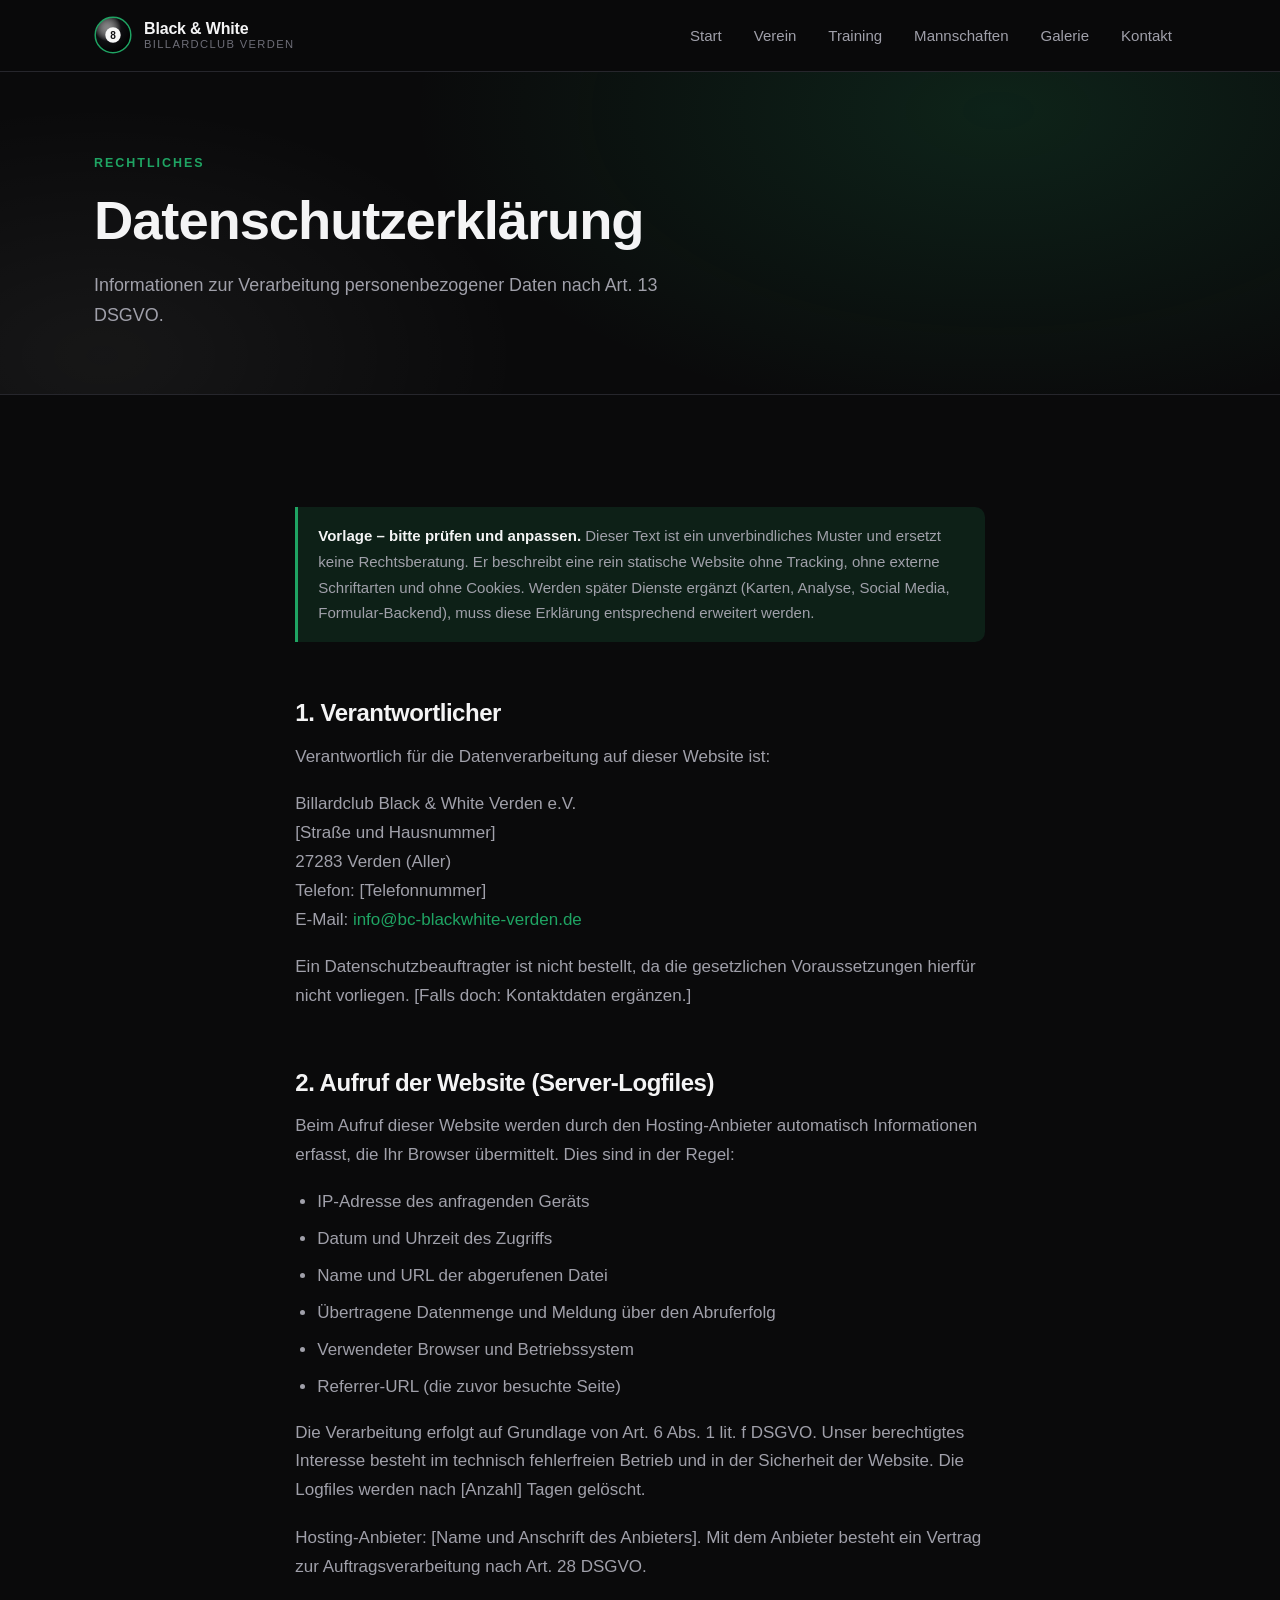
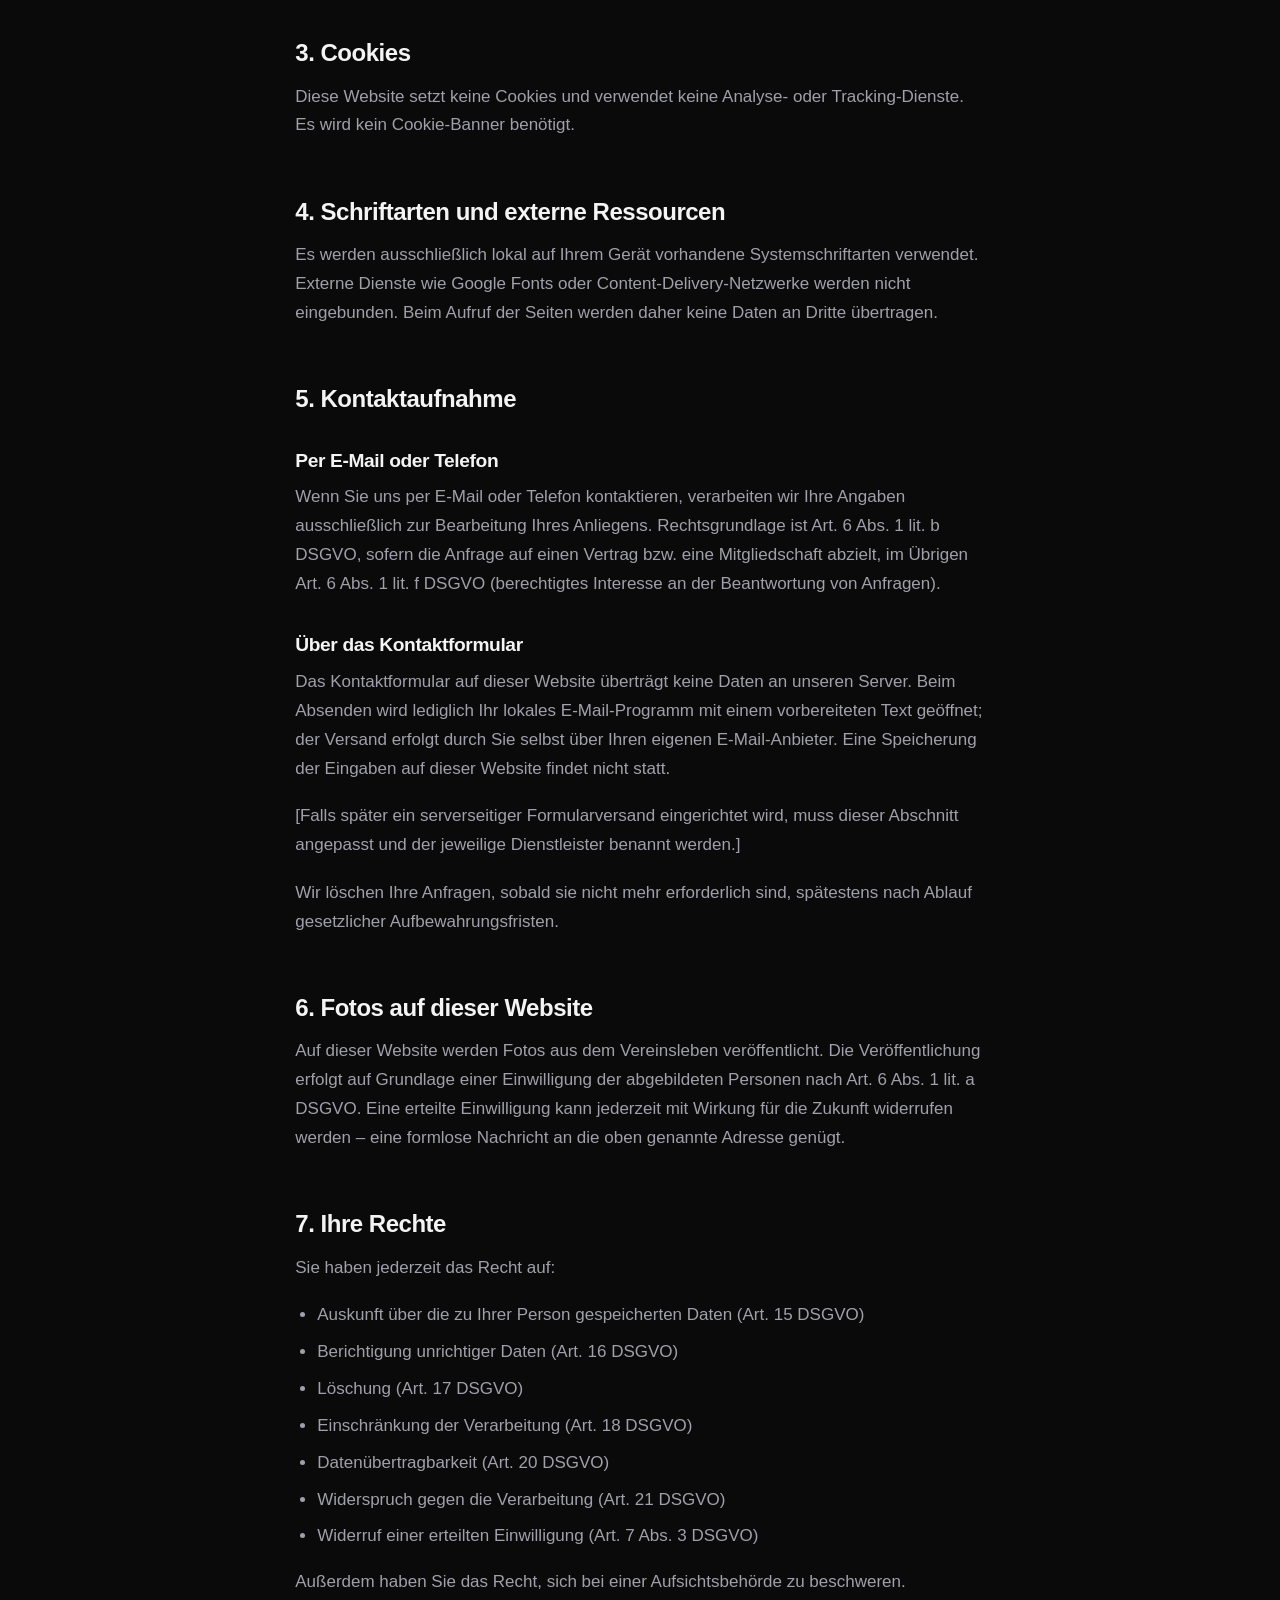
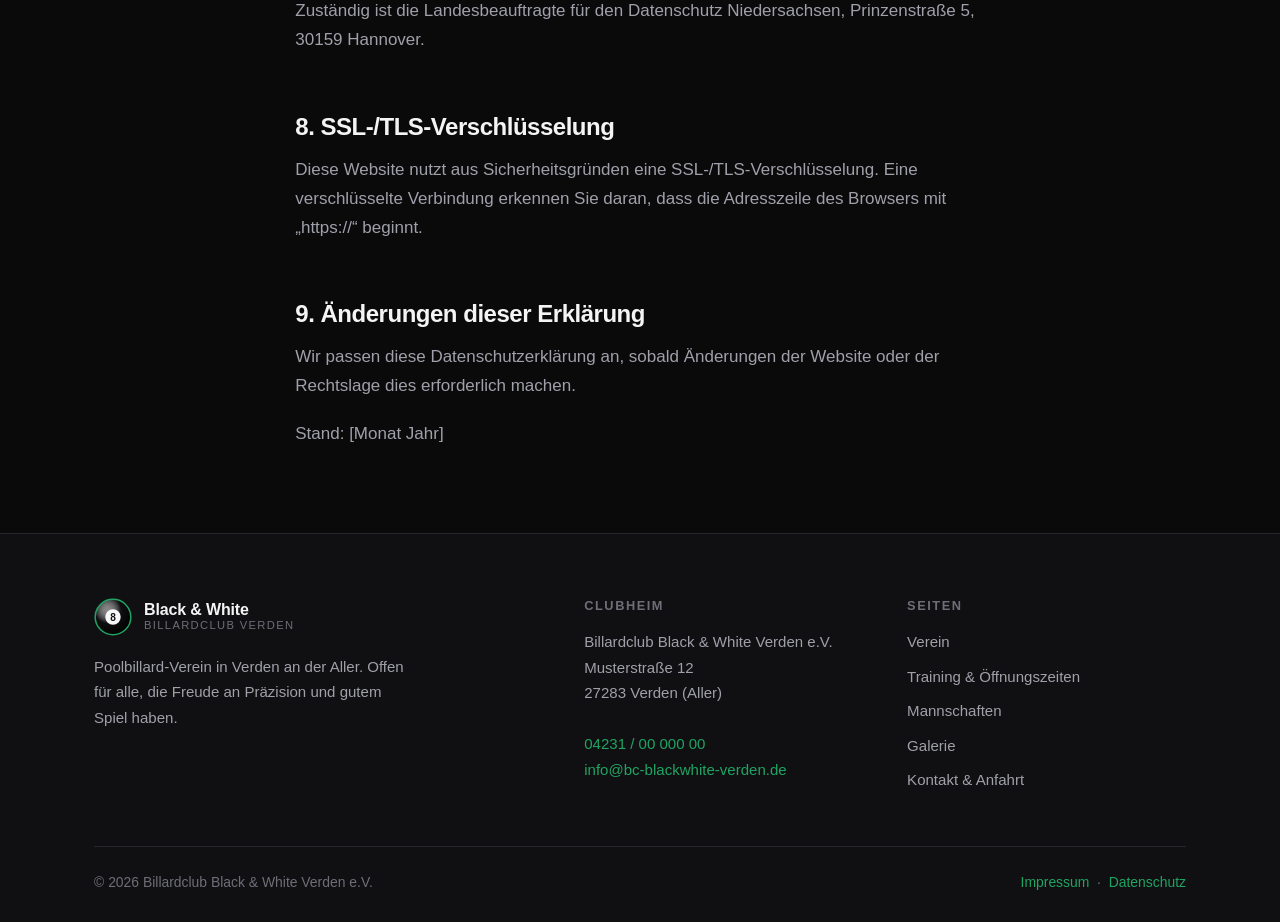
==== datenschutz.html @ 33e330af "Add files via upload" ====
<!DOCTYPE html>
<html lang="de">
<head>
  <meta charset="utf-8">
  <meta name="viewport" content="width=device-width, initial-scale=1">
  <title>Datenschutzerklärung – Billardclub Black &amp; White Verden e.V.</title>
  <meta name="description" content="Datenschutzerklärung des Billardclubs Black &amp; White Verden e.V. nach DSGVO.">
  <meta name="robots" content="noindex, follow">
  <meta name="theme-color" content="#0a0a0b">
  <link rel="icon" href="assets/img/favicon.svg" type="image/svg+xml">
  <link rel="stylesheet" href="assets/css/style.css">
</head>
<body>
<a class="skip-link" href="#main">Zum Inhalt springen</a>

<header class="header">
  <div class="wrap header__inner">
    <a class="logo" href="index.html">
      <img class="logo__mark" src="assets/img/logo.svg" alt="" width="38" height="38">
      <span class="logo__text">
        Black &amp; White
        <small>Billardclub Verden</small>
      </span>
    </a>

    <button class="nav-toggle" type="button" aria-expanded="false"
            aria-controls="hauptnavigation" aria-label="Menü öffnen">
      <span></span><span></span><span></span>
    </button>

    <nav class="nav" id="hauptnavigation" aria-label="Hauptnavigation">
      <a href="index.html">Start</a>
      <a href="verein.html">Verein</a>
      <a href="training.html">Training</a>
      <a href="mannschaften.html">Mannschaften</a>
      <a href="galerie.html">Galerie</a>
      <a href="kontakt.html">Kontakt</a>
    </nav>
  </div>
</header>

<main id="main">

  <section class="hero hero--page">
    <div class="wrap">
      <span class="eyebrow">Rechtliches</span>
      <h1>Datenschutzerklärung</h1>
      <p class="lead">
        Informationen zur Verarbeitung personenbezogener Daten nach Art. 13 DSGVO.
      </p>
    </div>
  </section>

  <section class="section">
    <div class="wrap prose">

      <div class="note">
        <strong>Vorlage – bitte prüfen und anpassen.</strong> Dieser Text ist ein
        unverbindliches Muster und ersetzt keine Rechtsberatung. Er beschreibt eine
        rein statische Website ohne Tracking, ohne externe Schriftarten und ohne
        Cookies. Werden später Dienste ergänzt (Karten, Analyse, Social Media,
        Formular-Backend), muss diese Erklärung entsprechend erweitert werden.
      </div>

      <h2>1. Verantwortlicher</h2>
      <p>
        Verantwortlich für die Datenverarbeitung auf dieser Website ist:
      </p>
      <p>
        Billardclub Black &amp; White Verden e.V.<br>
        [Straße und Hausnummer]<br>
        27283 Verden (Aller)<br>
        Telefon: [Telefonnummer]<br>
        E-Mail: <a href="mailto:info@bc-blackwhite-verden.de">info@bc-blackwhite-verden.de</a>
      </p>
      <p>
        Ein Datenschutzbeauftragter ist nicht bestellt, da die gesetzlichen
        Voraussetzungen hierfür nicht vorliegen. [Falls doch: Kontaktdaten ergänzen.]
      </p>

      <h2>2. Aufruf der Website (Server-Logfiles)</h2>
      <p>
        Beim Aufruf dieser Website werden durch den Hosting-Anbieter automatisch
        Informationen erfasst, die Ihr Browser übermittelt. Dies sind in der Regel:
      </p>
      <ul>
        <li>IP-Adresse des anfragenden Geräts</li>
        <li>Datum und Uhrzeit des Zugriffs</li>
        <li>Name und URL der abgerufenen Datei</li>
        <li>Übertragene Datenmenge und Meldung über den Abruferfolg</li>
        <li>Verwendeter Browser und Betriebssystem</li>
        <li>Referrer-URL (die zuvor besuchte Seite)</li>
      </ul>
      <p>
        Die Verarbeitung erfolgt auf Grundlage von Art. 6 Abs. 1 lit. f DSGVO. Unser
        berechtigtes Interesse besteht im technisch fehlerfreien Betrieb und in der
        Sicherheit der Website. Die Logfiles werden nach [Anzahl] Tagen gelöscht.
      </p>
      <p>
        Hosting-Anbieter: [Name und Anschrift des Anbieters]. Mit dem Anbieter besteht
        ein Vertrag zur Auftragsverarbeitung nach Art. 28 DSGVO.
      </p>

      <h2>3. Cookies</h2>
      <p>
        Diese Website setzt keine Cookies und verwendet keine Analyse- oder
        Tracking-Dienste. Es wird kein Cookie-Banner benötigt.
      </p>

      <h2>4. Schriftarten und externe Ressourcen</h2>
      <p>
        Es werden ausschließlich lokal auf Ihrem Gerät vorhandene Systemschriftarten
        verwendet. Externe Dienste wie Google Fonts oder Content-Delivery-Netzwerke
        werden nicht eingebunden. Beim Aufruf der Seiten werden daher keine Daten an
        Dritte übertragen.
      </p>

      <h2>5. Kontaktaufnahme</h2>
      <h3>Per E-Mail oder Telefon</h3>
      <p>
        Wenn Sie uns per E-Mail oder Telefon kontaktieren, verarbeiten wir Ihre Angaben
        ausschließlich zur Bearbeitung Ihres Anliegens. Rechtsgrundlage ist Art. 6
        Abs. 1 lit. b DSGVO, sofern die Anfrage auf einen Vertrag bzw. eine
        Mitgliedschaft abzielt, im Übrigen Art. 6 Abs. 1 lit. f DSGVO
        (berechtigtes Interesse an der Beantwortung von Anfragen).
      </p>

      <h3>Über das Kontaktformular</h3>
      <p>
        Das Kontaktformular auf dieser Website überträgt keine Daten an unseren Server.
        Beim Absenden wird lediglich Ihr lokales E-Mail-Programm mit einem vorbereiteten
        Text geöffnet; der Versand erfolgt durch Sie selbst über Ihren eigenen
        E-Mail-Anbieter. Eine Speicherung der Eingaben auf dieser Website findet nicht
        statt.
      </p>
      <p>
        [Falls später ein serverseitiger Formularversand eingerichtet wird, muss dieser
        Abschnitt angepasst und der jeweilige Dienstleister benannt werden.]
      </p>
      <p>
        Wir löschen Ihre Anfragen, sobald sie nicht mehr erforderlich sind, spätestens
        nach Ablauf gesetzlicher Aufbewahrungsfristen.
      </p>

      <h2>6. Fotos auf dieser Website</h2>
      <p>
        Auf dieser Website werden Fotos aus dem Vereinsleben veröffentlicht. Die
        Veröffentlichung erfolgt auf Grundlage einer Einwilligung der abgebildeten
        Personen nach Art. 6 Abs. 1 lit. a DSGVO. Eine erteilte Einwilligung kann
        jederzeit mit Wirkung für die Zukunft widerrufen werden – eine formlose
        Nachricht an die oben genannte Adresse genügt.
      </p>

      <h2>7. Ihre Rechte</h2>
      <p>Sie haben jederzeit das Recht auf:</p>
      <ul>
        <li>Auskunft über die zu Ihrer Person gespeicherten Daten (Art. 15 DSGVO)</li>
        <li>Berichtigung unrichtiger Daten (Art. 16 DSGVO)</li>
        <li>Löschung (Art. 17 DSGVO)</li>
        <li>Einschränkung der Verarbeitung (Art. 18 DSGVO)</li>
        <li>Datenübertragbarkeit (Art. 20 DSGVO)</li>
        <li>Widerspruch gegen die Verarbeitung (Art. 21 DSGVO)</li>
        <li>Widerruf einer erteilten Einwilligung (Art. 7 Abs. 3 DSGVO)</li>
      </ul>
      <p>
        Außerdem haben Sie das Recht, sich bei einer Aufsichtsbehörde zu beschweren.
        Zuständig ist die Landesbeauftragte für den Datenschutz Niedersachsen,
        Prinzenstraße 5, 30159 Hannover.
      </p>

      <h2>8. SSL-/TLS-Verschlüsselung</h2>
      <p>
        Diese Website nutzt aus Sicherheitsgründen eine SSL-/TLS-Verschlüsselung. Eine
        verschlüsselte Verbindung erkennen Sie daran, dass die Adresszeile des Browsers
        mit „https://“ beginnt.
      </p>

      <h2>9. Änderungen dieser Erklärung</h2>
      <p>
        Wir passen diese Datenschutzerklärung an, sobald Änderungen der Website oder der
        Rechtslage dies erforderlich machen.
      </p>
      <p>Stand: [Monat Jahr]</p>

    </div>
  </section>

</main>

<footer class="footer">
  <div class="wrap">
    <div class="footer__grid">
      <div>
        <a class="logo" href="index.html">
          <img class="logo__mark" src="assets/img/logo.svg" alt="" width="38" height="38">
          <span class="logo__text">
            Black &amp; White
            <small>Billardclub Verden</small>
          </span>
        </a>
        <p style="margin-top:18px;max-width:38ch">
          Poolbillard-Verein in Verden an der Aller. Offen für alle, die Freude an
          Präzision und gutem Spiel haben.
        </p>
      </div>

      <div>
        <h4>Clubheim</h4>
        <address>
          Billardclub Black &amp; White Verden e.V.<br>
          Musterstraße 12<br>
          27283 Verden (Aller)<br><br>
          <a href="tel:+4942310000000">04231 / 00 000 00</a><br>
          <a href="mailto:info@bc-blackwhite-verden.de">info@bc-blackwhite-verden.de</a>
        </address>
      </div>

      <div>
        <h4>Seiten</h4>
        <ul>
          <li><a href="verein.html">Verein</a></li>
          <li><a href="training.html">Training &amp; Öffnungszeiten</a></li>
          <li><a href="mannschaften.html">Mannschaften</a></li>
          <li><a href="galerie.html">Galerie</a></li>
          <li><a href="kontakt.html">Kontakt &amp; Anfahrt</a></li>
        </ul>
      </div>
    </div>

    <div class="footer__bottom">
      <span>&copy; <span data-jahr>2026</span> Billardclub Black &amp; White Verden e.V.</span>
      <span>
        <a href="impressum.html">Impressum</a> &nbsp;·&nbsp;
        <a href="datenschutz.html">Datenschutz</a>
      </span>
    </div>
  </div>
</footer>

<script src="assets/js/main.js"></script>
</body>
</html>
---- assets/css/style.css ----
/* ==========================================================================
   Billardclub Black & White Verden e.V.
   Stylesheet – dunkles, kontrastreiches Design mit Billard-Grün als Akzent
   ========================================================================== */

/* --------------------------------------------------------------------------
   1. Design-Tokens
   -------------------------------------------------------------------------- */
:root {
  --bg:            #0a0a0b;
  --bg-alt:        #101012;
  --surface:       #16161a;
  --surface-hover: #1e1e23;
  --border:        #26262c;
  --border-strong: #3a3a44;

  --text:          #f4f4f5;
  --text-muted:    #a0a0aa;
  --text-dim:      #6e6e78;

  --accent:        #1fa463;   /* Billardtuch-Grün */
  --accent-hover:  #27c078;
  --accent-dim:    rgba(31, 164, 99, 0.14);

  --font-sans: "Segoe UI", -apple-system, BlinkMacSystemFont, Roboto,
               "Helvetica Neue", Arial, sans-serif;

  --wrap:      1140px;
  --radius:    10px;
  --radius-lg: 16px;

  --shadow:    0 10px 30px rgba(0, 0, 0, 0.45);
  --transition: 180ms ease;

  --header-h: 72px;
}

/* --------------------------------------------------------------------------
   2. Basis
   -------------------------------------------------------------------------- */
*,
*::before,
*::after { box-sizing: border-box; }

html {
  scroll-behavior: smooth;
  scroll-padding-top: calc(var(--header-h) + 20px);
}

body {
  margin: 0;
  background: var(--bg);
  color: var(--text);
  font-family: var(--font-sans);
  font-size: 17px;
  line-height: 1.7;
  -webkit-font-smoothing: antialiased;
}

img { max-width: 100%; display: block; height: auto; }

a {
  color: var(--accent);
  text-decoration: none;
  transition: color var(--transition);
}
a:hover { color: var(--accent-hover); }

h1, h2, h3, h4 {
  line-height: 1.2;
  margin: 0 0 0.6em;
  font-weight: 700;
  letter-spacing: -0.02em;
}
h1 { font-size: clamp(2.1rem, 5vw, 3.4rem); }
h2 { font-size: clamp(1.6rem, 3.4vw, 2.3rem); }
h3 { font-size: 1.2rem; }

p { margin: 0 0 1.1em; }
p:last-child { margin-bottom: 0; }

hr {
  border: 0;
  border-top: 1px solid var(--border);
  margin: 3rem 0;
}

:focus-visible {
  outline: 2px solid var(--accent);
  outline-offset: 3px;
  border-radius: 4px;
}

/* --------------------------------------------------------------------------
   3. Layout-Helfer
   -------------------------------------------------------------------------- */
.wrap {
  width: 100%;
  max-width: var(--wrap);
  margin-inline: auto;
  padding-inline: 24px;
}

.section { padding: 84px 0; }
.section--alt { background: var(--bg-alt); }
.section--tight { padding: 56px 0; }

.section-head {
  max-width: 680px;
  margin-bottom: 48px;
}
.section-head--center {
  margin-inline: auto;
  text-align: center;
}

.eyebrow {
  display: inline-block;
  font-size: 0.78rem;
  font-weight: 700;
  letter-spacing: 0.16em;
  text-transform: uppercase;
  color: var(--accent);
  margin-bottom: 14px;
}

.lead {
  font-size: 1.12rem;
  color: var(--text-muted);
}

.skip-link {
  position: absolute;
  left: 12px;
  top: -60px;
  z-index: 200;
  background: var(--accent);
  color: #06110b;
  padding: 10px 18px;
  border-radius: var(--radius);
  font-weight: 600;
  transition: top var(--transition);
}
.skip-link:focus { top: 12px; color: #06110b; }

/* --------------------------------------------------------------------------
   4. Buttons
   -------------------------------------------------------------------------- */
.btn {
  display: inline-flex;
  align-items: center;
  gap: 9px;
  padding: 13px 26px;
  border: 1px solid transparent;
  border-radius: var(--radius);
  font-weight: 600;
  font-size: 0.98rem;
  cursor: pointer;
  transition: background var(--transition), color var(--transition),
              border-color var(--transition), transform var(--transition);
}
.btn:hover { transform: translateY(-2px); }

.btn--primary {
  background: var(--accent);
  color: #06110b;
}
.btn--primary:hover { background: var(--accent-hover); color: #06110b; }

.btn--ghost {
  background: transparent;
  border-color: var(--border-strong);
  color: var(--text);
}
.btn--ghost:hover {
  border-color: var(--accent);
  color: var(--accent);
  background: var(--accent-dim);
}

.btn-row {
  display: flex;
  flex-wrap: wrap;
  gap: 14px;
  margin-top: 32px;
}

/* --------------------------------------------------------------------------
   5. Header / Navigation
   -------------------------------------------------------------------------- */
.header {
  position: sticky;
  top: 0;
  z-index: 100;
  height: var(--header-h);
  display: flex;
  align-items: center;
  background: rgba(10, 10, 11, 0.88);
  backdrop-filter: blur(12px);
  border-bottom: 1px solid var(--border);
}

.header__inner {
  display: flex;
  align-items: center;
  justify-content: space-between;
  gap: 20px;
}

.logo {
  display: flex;
  align-items: center;
  gap: 12px;
  color: var(--text);
  font-weight: 700;
  letter-spacing: -0.01em;
  line-height: 1.15;
}
.logo:hover { color: var(--text); }
.logo__mark { width: 38px; height: 38px; flex: none; }
.logo__text { font-size: 1rem; }
.logo__text small {
  display: block;
  font-size: 0.7rem;
  font-weight: 500;
  letter-spacing: 0.12em;
  text-transform: uppercase;
  color: var(--text-dim);
}

.nav { display: flex; align-items: center; gap: 4px; }

.nav a {
  padding: 9px 14px;
  border-radius: 8px;
  color: var(--text-muted);
  font-size: 0.94rem;
  font-weight: 500;
  white-space: nowrap;
}
.nav a:hover { color: var(--text); background: var(--surface-hover); }
.nav a[aria-current="page"] { color: var(--text); }
.nav a[aria-current="page"]::after {
  content: "";
  display: block;
  height: 2px;
  margin-top: 5px;
  border-radius: 2px;
  background: var(--accent);
}

.nav-toggle {
  display: none;
  width: 44px;
  height: 44px;
  padding: 0;
  background: transparent;
  border: 1px solid var(--border-strong);
  border-radius: 8px;
  color: var(--text);
  cursor: pointer;
}
.nav-toggle span {
  display: block;
  width: 18px;
  height: 2px;
  margin: 4px auto;
  background: currentColor;
  border-radius: 2px;
  transition: transform var(--transition), opacity var(--transition);
}
.nav-toggle[aria-expanded="true"] span:nth-child(1) { transform: translateY(6px) rotate(45deg); }
.nav-toggle[aria-expanded="true"] span:nth-child(2) { opacity: 0; }
.nav-toggle[aria-expanded="true"] span:nth-child(3) { transform: translateY(-6px) rotate(-45deg); }

/* --------------------------------------------------------------------------
   6. Hero
   -------------------------------------------------------------------------- */
.hero {
  position: relative;
  overflow: hidden;
  padding: 110px 0 96px;
  background:
    radial-gradient(900px 480px at 78% 12%, rgba(31, 164, 99, 0.16), transparent 65%),
    radial-gradient(700px 420px at 8% 88%, rgba(255, 255, 255, 0.05), transparent 60%),
    var(--bg);
  border-bottom: 1px solid var(--border);
}

.hero__grid {
  display: grid;
  grid-template-columns: 1.05fr 0.95fr;
  gap: 56px;
  align-items: center;
}

.hero h1 { margin-bottom: 22px; }
.hero h1 .hl { color: var(--accent); }

.hero__text { font-size: 1.14rem; color: var(--text-muted); max-width: 56ch; }

.hero__figure {
  border: 1px solid var(--border);
  border-radius: var(--radius-lg);
  overflow: hidden;
  box-shadow: var(--shadow);
  background: var(--surface);
}

.hero--page { padding: 76px 0 64px; }
.hero--page h1 { margin-bottom: 16px; }
.hero--page .lead { max-width: 62ch; }

/* --------------------------------------------------------------------------
   7. Karten & Raster
   -------------------------------------------------------------------------- */
.grid { display: grid; gap: 24px; }
.grid--2 { grid-template-columns: repeat(2, 1fr); }
.grid--3 { grid-template-columns: repeat(3, 1fr); }
.grid--4 { grid-template-columns: repeat(4, 1fr); }

.card {
  background: var(--surface);
  border: 1px solid var(--border);
  border-radius: var(--radius-lg);
  padding: 30px;
  transition: border-color var(--transition), transform var(--transition),
              background var(--transition);
}
.card:hover {
  border-color: var(--border-strong);
  transform: translateY(-3px);
}
.card h3 { margin-bottom: 10px; }
.card p { color: var(--text-muted); font-size: 0.97rem; }

.card__icon {
  width: 46px;
  height: 46px;
  display: grid;
  place-items: center;
  margin-bottom: 18px;
  border-radius: 12px;
  background: var(--accent-dim);
  color: var(--accent);
  font-size: 1.35rem;
}

/* Kennzahlen */
.stats {
  display: grid;
  grid-template-columns: repeat(4, 1fr);
  gap: 20px;
  border: 1px solid var(--border);
  border-radius: var(--radius-lg);
  background: var(--surface);
  padding: 34px;
}
.stat { text-align: center; }
.stat__value {
  font-size: clamp(1.9rem, 4vw, 2.6rem);
  font-weight: 800;
  color: var(--accent);
  line-height: 1.1;
}
.stat__label {
  font-size: 0.85rem;
  letter-spacing: 0.08em;
  text-transform: uppercase;
  color: var(--text-dim);
}

/* Zweispaltiger Inhaltsblock */
.split {
  display: grid;
  grid-template-columns: 1fr 1fr;
  gap: 56px;
  align-items: center;
}
.split__media {
  border: 1px solid var(--border);
  border-radius: var(--radius-lg);
  overflow: hidden;
  background: var(--surface);
}

/* Aufzählung mit Punkt */
.checklist { list-style: none; margin: 0; padding: 0; }
.checklist li {
  position: relative;
  padding-left: 30px;
  margin-bottom: 12px;
  color: var(--text-muted);
}
.checklist li::before {
  content: "";
  position: absolute;
  left: 0;
  top: 0.62em;
  width: 9px;
  height: 9px;
  border-radius: 50%;
  background: var(--accent);
}

/* --------------------------------------------------------------------------
   8. Tabellen (Trainingszeiten, Mannschaften)
   -------------------------------------------------------------------------- */
.table-scroll {
  overflow-x: auto;
  border: 1px solid var(--border);
  border-radius: var(--radius-lg);
  background: var(--surface);
}

table {
  width: 100%;
  border-collapse: collapse;
  min-width: 520px;
  font-size: 0.97rem;
}
th, td {
  padding: 15px 20px;
  text-align: left;
  border-bottom: 1px solid var(--border);
}
th {
  font-size: 0.8rem;
  letter-spacing: 0.1em;
  text-transform: uppercase;
  color: var(--text-dim);
  font-weight: 600;
  background: var(--bg-alt);
}
tbody tr:last-child td { border-bottom: 0; }
tbody tr:hover { background: var(--surface-hover); }
td strong { color: var(--text); }

.badge {
  display: inline-block;
  padding: 3px 11px;
  border-radius: 999px;
  font-size: 0.76rem;
  font-weight: 600;
  letter-spacing: 0.04em;
  background: var(--accent-dim);
  color: var(--accent);
  border: 1px solid rgba(31, 164, 99, 0.3);
}
.badge--neutral {
  background: rgba(255, 255, 255, 0.06);
  color: var(--text-muted);
  border-color: var(--border-strong);
}

/* --------------------------------------------------------------------------
   9. Galerie & Lightbox
   -------------------------------------------------------------------------- */
.gallery {
  display: grid;
  grid-template-columns: repeat(auto-fill, minmax(260px, 1fr));
  gap: 18px;
}

.gallery__item {
  position: relative;
  padding: 0;
  border: 1px solid var(--border);
  border-radius: var(--radius);
  overflow: hidden;
  background: var(--surface);
  cursor: zoom-in;
  aspect-ratio: 4 / 3;
  transition: border-color var(--transition), transform var(--transition);
}
.gallery__item:hover {
  border-color: var(--accent);
  transform: translateY(-3px);
}
.gallery__item img {
  width: 100%;
  height: 100%;
  object-fit: cover;
}
.gallery__caption {
  position: absolute;
  inset: auto 0 0 0;
  padding: 22px 16px 12px;
  background: linear-gradient(transparent, rgba(0, 0, 0, 0.85));
  color: var(--text);
  font-size: 0.88rem;
  text-align: left;
}

.lightbox {
  position: fixed;
  inset: 0;
  z-index: 200;
  display: none;
  place-items: center;
  padding: 32px;
  background: rgba(5, 5, 6, 0.94);
  backdrop-filter: blur(4px);
}
.lightbox.is-open { display: grid; }

.lightbox__figure {
  margin: 0;
  max-width: min(1000px, 100%);
  text-align: center;
}
.lightbox__figure img {
  max-height: 78vh;
  width: auto;
  margin-inline: auto;
  border-radius: var(--radius);
  border: 1px solid var(--border-strong);
}
.lightbox__figure figcaption {
  margin-top: 14px;
  color: var(--text-muted);
  font-size: 0.94rem;
}
.lightbox__close {
  position: absolute;
  top: 20px;
  right: 20px;
  width: 46px;
  height: 46px;
  font-size: 1.5rem;
  line-height: 1;
  background: var(--surface);
  border: 1px solid var(--border-strong);
  border-radius: 50%;
  color: var(--text);
  cursor: pointer;
}
.lightbox__close:hover { border-color: var(--accent); color: var(--accent); }

/* --------------------------------------------------------------------------
   10. Kontakt / Formular
   -------------------------------------------------------------------------- */
.form { display: grid; gap: 18px; }
.field { display: grid; gap: 7px; }
.field label { font-size: 0.9rem; font-weight: 600; }
.field input,
.field textarea,
.field select {
  width: 100%;
  padding: 12px 14px;
  background: var(--bg-alt);
  border: 1px solid var(--border-strong);
  border-radius: var(--radius);
  color: var(--text);
  font: inherit;
  font-size: 0.97rem;
  transition: border-color var(--transition);
}
.field input:focus,
.field textarea:focus,
.field select:focus {
  border-color: var(--accent);
  outline: none;
}
.field textarea { resize: vertical; min-height: 150px; }
.field--check {
  grid-template-columns: auto 1fr;
  align-items: start;
  gap: 11px;
}
.field--check input { width: 18px; height: 18px; margin-top: 4px; }
.field--check label { font-weight: 400; font-size: 0.88rem; color: var(--text-muted); }

.form-note { font-size: 0.85rem; color: var(--text-dim); }

.form-status {
  display: none;
  padding: 14px 18px;
  border-radius: var(--radius);
  background: var(--accent-dim);
  border: 1px solid rgba(31, 164, 99, 0.35);
  color: var(--text);
  font-size: 0.94rem;
}
.form-status.is-visible { display: block; }

.contact-list { list-style: none; margin: 0; padding: 0; }
.contact-list li {
  padding: 16px 0;
  border-bottom: 1px solid var(--border);
}
.contact-list li:last-child { border-bottom: 0; }
.contact-list .label {
  display: block;
  font-size: 0.78rem;
  letter-spacing: 0.1em;
  text-transform: uppercase;
  color: var(--text-dim);
  margin-bottom: 4px;
}

.map-embed {
  border: 1px solid var(--border);
  border-radius: var(--radius-lg);
  overflow: hidden;
  background: var(--surface);
  min-height: 320px;
  display: grid;
  place-items: center;
  text-align: center;
  padding: 32px;
  color: var(--text-muted);
}
.map-embed iframe { width: 100%; min-height: 380px; border: 0; display: block; }

/* --------------------------------------------------------------------------
   11. Call-to-Action-Band
   -------------------------------------------------------------------------- */
.cta {
  border: 1px solid var(--border);
  border-radius: var(--radius-lg);
  padding: 56px 40px;
  text-align: center;
  background:
    radial-gradient(600px 300px at 50% 0%, rgba(31, 164, 99, 0.16), transparent 70%),
    var(--surface);
}
.cta h2 { margin-bottom: 12px; }
.cta p { color: var(--text-muted); max-width: 56ch; margin-inline: auto; }
.cta .btn-row { justify-content: center; }

/* --------------------------------------------------------------------------
   12. Footer
   -------------------------------------------------------------------------- */
.footer {
  background: var(--bg-alt);
  border-top: 1px solid var(--border);
  padding: 64px 0 28px;
  font-size: 0.94rem;
}
.footer__grid {
  display: grid;
  grid-template-columns: 1.6fr 1fr 1fr;
  gap: 44px;
  margin-bottom: 44px;
}
.footer h4 {
  font-size: 0.8rem;
  letter-spacing: 0.12em;
  text-transform: uppercase;
  color: var(--text-dim);
  margin-bottom: 16px;
}
.footer p, .footer address {
  color: var(--text-muted);
  font-style: normal;
}
.footer ul { list-style: none; margin: 0; padding: 0; }
.footer li { margin-bottom: 9px; }
.footer li a { color: var(--text-muted); }
.footer li a:hover { color: var(--accent); }

.footer__bottom {
  display: flex;
  flex-wrap: wrap;
  gap: 12px 26px;
  justify-content: space-between;
  align-items: center;
  padding-top: 24px;
  border-top: 1px solid var(--border);
  color: var(--text-dim);
  font-size: 0.87rem;
}

/* --------------------------------------------------------------------------
   13. Rechtstexte (Impressum / Datenschutz)
   -------------------------------------------------------------------------- */
.prose { max-width: 78ch; }
.prose h2 { margin-top: 2.4em; font-size: 1.5rem; }
.prose h3 { margin-top: 1.8em; }
.prose h2:first-child { margin-top: 0; }
.prose ul { color: var(--text-muted); padding-left: 22px; }
.prose li { margin-bottom: 8px; }
.prose p { color: var(--text-muted); }

.note {
  border-left: 3px solid var(--accent);
  background: var(--accent-dim);
  padding: 16px 20px;
  border-radius: 0 var(--radius) var(--radius) 0;
  margin: 28px 0;
  font-size: 0.94rem;
  color: var(--text-muted);
}
.note strong { color: var(--text); }

/* --------------------------------------------------------------------------
   14. Animationen
   -------------------------------------------------------------------------- */
.reveal {
  opacity: 0;
  transform: translateY(18px);
  transition: opacity 600ms ease, transform 600ms ease;
}
.reveal.is-visible {
  opacity: 1;
  transform: none;
}

@media (prefers-reduced-motion: reduce) {
  html { scroll-behavior: auto; }
  *, *::before, *::after {
    animation-duration: 0.01ms !important;
    transition-duration: 0.01ms !important;
  }
  .reveal { opacity: 1; transform: none; }
}

/* --------------------------------------------------------------------------
   15. Responsive
   -------------------------------------------------------------------------- */
@media (max-width: 1000px) {
  .grid--4 { grid-template-columns: repeat(2, 1fr); }
  .stats { grid-template-columns: repeat(2, 1fr); row-gap: 28px; }
  .footer__grid { grid-template-columns: 1fr 1fr; }
}

@media (max-width: 860px) {
  .nav-toggle { display: block; }

  .nav {
    position: fixed;
    inset: var(--header-h) 0 auto 0;
    flex-direction: column;
    align-items: stretch;
    gap: 0;
    padding: 12px 20px 22px;
    background: var(--bg-alt);
    border-bottom: 1px solid var(--border);
    box-shadow: var(--shadow);
    transform: translateY(-8px);
    opacity: 0;
    pointer-events: none;
    transition: opacity var(--transition), transform var(--transition);
  }
  .nav.is-open {
    transform: none;
    opacity: 1;
    pointer-events: auto;
  }
  .nav a { padding: 13px 8px; font-size: 1rem; }
  .nav a[aria-current="page"]::after { display: none; }
  .nav a[aria-current="page"] { color: var(--accent); }

  .hero__grid,
  .split { grid-template-columns: 1fr; gap: 36px; }
  .hero { padding: 72px 0 64px; }
  .grid--2, .grid--3 { grid-template-columns: 1fr; }
  .section { padding: 62px 0; }
}

@media (max-width: 560px) {
  body { font-size: 16px; }
  .grid--4 { grid-template-columns: 1fr; }
  .stats { grid-template-columns: 1fr; }
  .footer__grid { grid-template-columns: 1fr; gap: 32px; }
  .cta { padding: 40px 24px; }
  .card { padding: 24px; }
  .btn { width: 100%; justify-content: center; }
}

/* --------------------------------------------------------------------------
   16. Druck
   -------------------------------------------------------------------------- */
@media print {
  .header, .footer, .nav-toggle, .lightbox, .btn-row { display: none !important; }
  body { background: #fff; color: #000; }
  a { color: #000; }
}
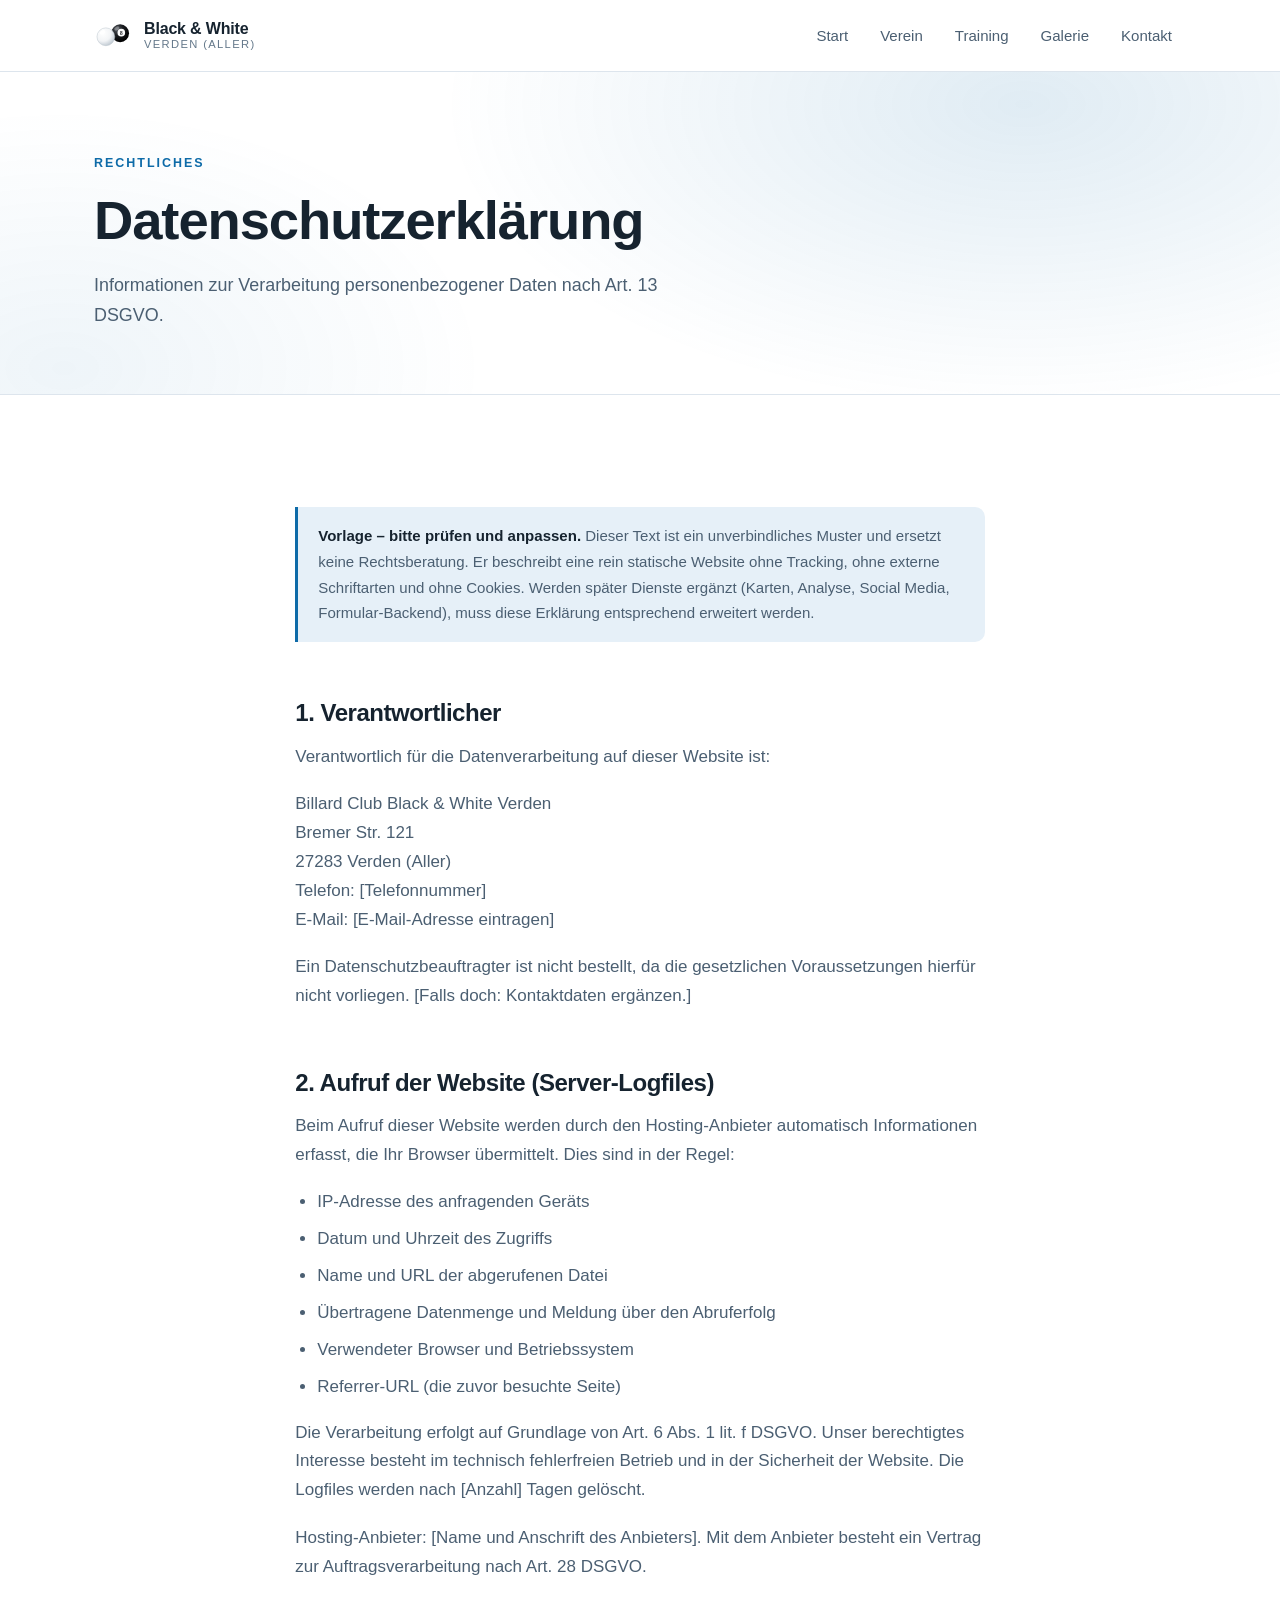
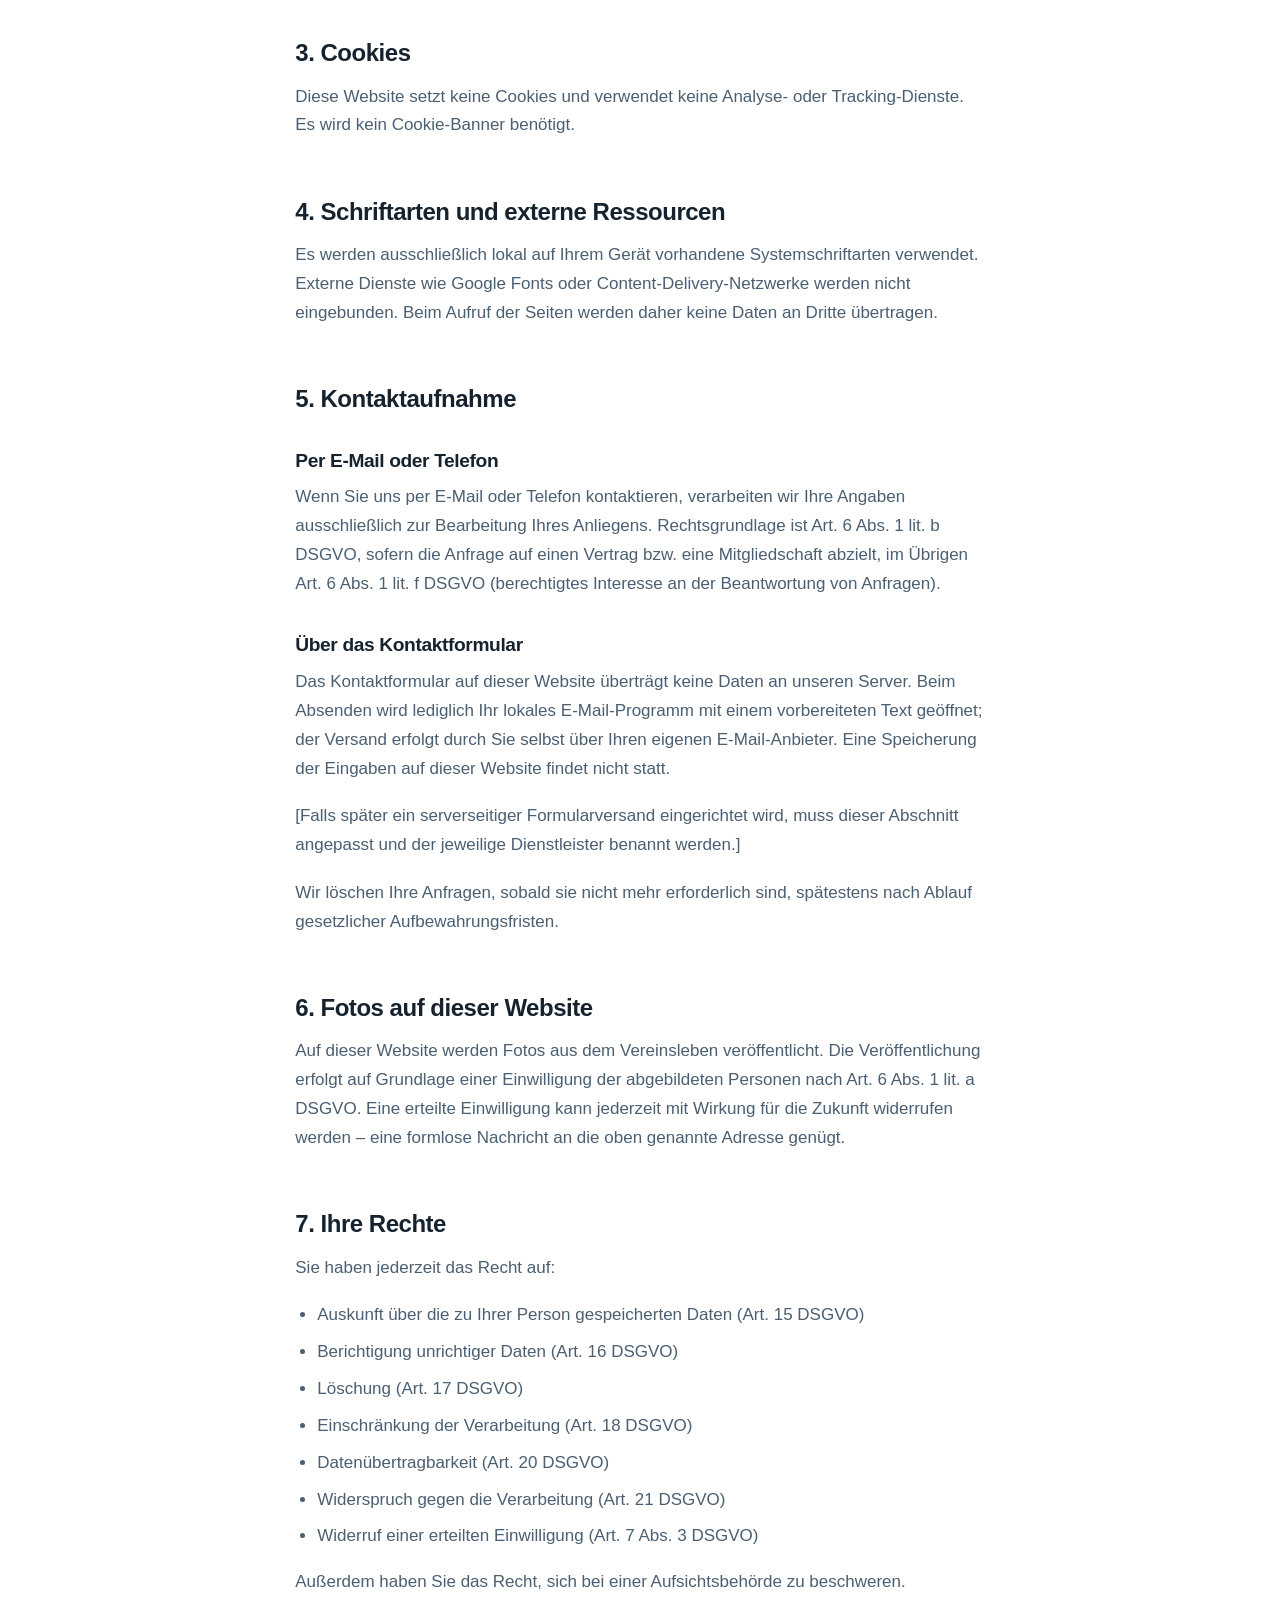
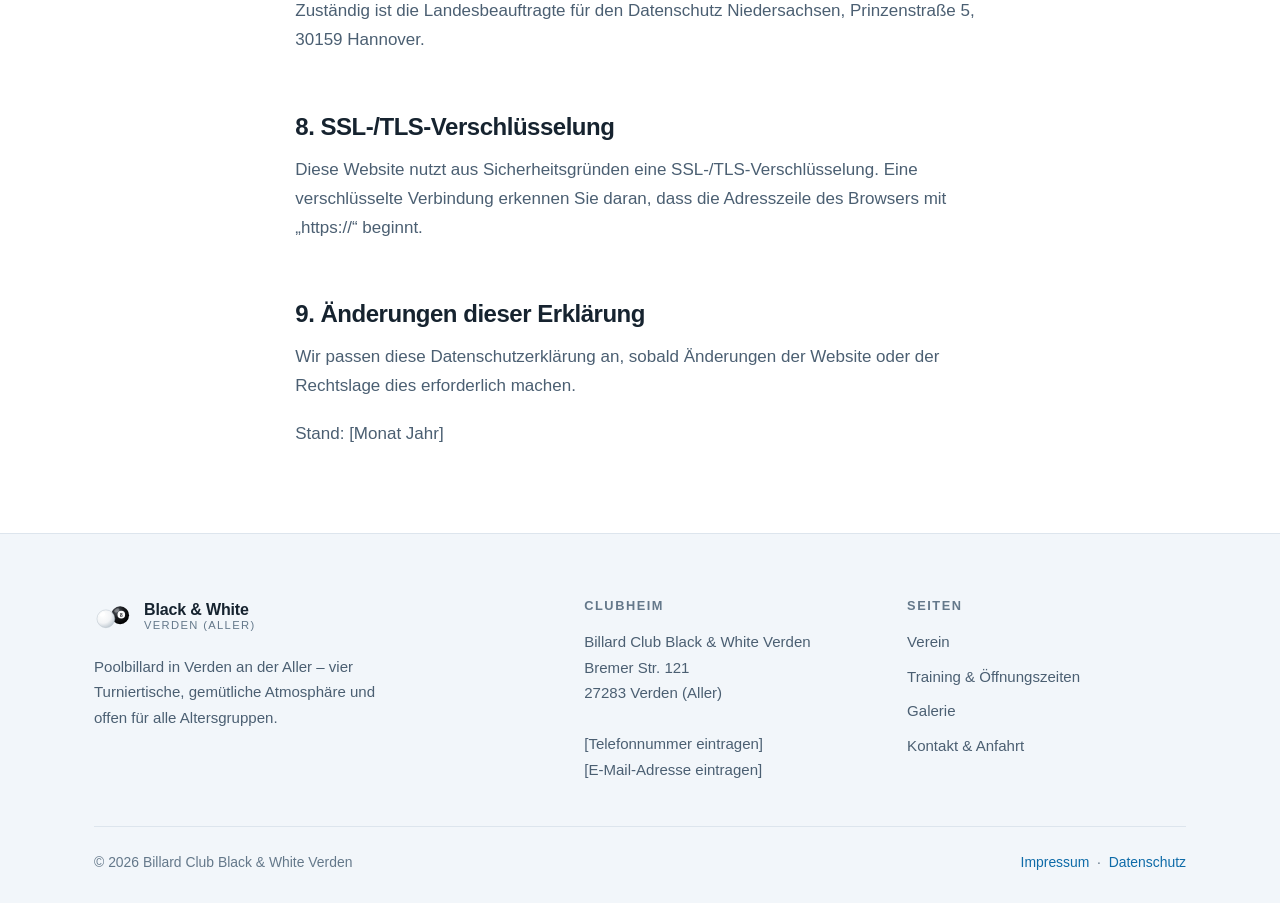
==== commit a0511b7f: "Add files via upload" ====
--- a/datenschutz.html
+++ b/datenschutz.html
@@ -3,10 +3,10 @@
 <head>
   <meta charset="utf-8">
   <meta name="viewport" content="width=device-width, initial-scale=1">
-  <title>Datenschutzerklärung – Billardclub Black &amp; White Verden e.V.</title>
-  <meta name="description" content="Datenschutzerklärung des Billardclubs Black &amp; White Verden e.V. nach DSGVO.">
+  <title>Datenschutzerklärung – Billard Club Black &amp; White Verden</title>
+  <meta name="description" content="Datenschutzerklärung des Billard Clubs Black &amp; White Verden nach DSGVO.">
   <meta name="robots" content="noindex, follow">
-  <meta name="theme-color" content="#0a0a0b">
+  <meta name="theme-color" content="#ffffff">
   <link rel="icon" href="assets/img/favicon.svg" type="image/svg+xml">
   <link rel="stylesheet" href="assets/css/style.css">
 </head>
@@ -19,7 +19,7 @@
       <img class="logo__mark" src="assets/img/logo.svg" alt="" width="38" height="38">
       <span class="logo__text">
         Black &amp; White
-        <small>Billardclub Verden</small>
+        <small>Verden (Aller)</small>
       </span>
     </a>
 
@@ -32,7 +32,6 @@
       <a href="index.html">Start</a>
       <a href="verein.html">Verein</a>
       <a href="training.html">Training</a>
-      <a href="mannschaften.html">Mannschaften</a>
       <a href="galerie.html">Galerie</a>
       <a href="kontakt.html">Kontakt</a>
     </nav>
@@ -67,11 +66,11 @@
         Verantwortlich für die Datenverarbeitung auf dieser Website ist:
       </p>
       <p>
-        Billardclub Black &amp; White Verden e.V.<br>
-        [Straße und Hausnummer]<br>
+        Billard Club Black &amp; White Verden<br>
+        Bremer Str. 121<br>
         27283 Verden (Aller)<br>
         Telefon: [Telefonnummer]<br>
-        E-Mail: <a href="mailto:info@bc-blackwhite-verden.de">info@bc-blackwhite-verden.de</a>
+        E-Mail: [E-Mail-Adresse eintragen]
       </p>
       <p>
         Ein Datenschutzbeauftragter ist nicht bestellt, da die gesetzlichen
@@ -195,23 +194,23 @@
           <img class="logo__mark" src="assets/img/logo.svg" alt="" width="38" height="38">
           <span class="logo__text">
             Black &amp; White
-            <small>Billardclub Verden</small>
+            <small>Verden (Aller)</small>
           </span>
         </a>
         <p style="margin-top:18px;max-width:38ch">
-          Poolbillard-Verein in Verden an der Aller. Offen für alle, die Freude an
-          Präzision und gutem Spiel haben.
+          Poolbillard in Verden an der Aller – vier Turniertische, gemütliche
+          Atmosphäre und offen für alle Altersgruppen.
         </p>
       </div>
 
       <div>
         <h4>Clubheim</h4>
         <address>
-          Billardclub Black &amp; White Verden e.V.<br>
-          Musterstraße 12<br>
+          Billard Club Black &amp; White Verden<br>
+          Bremer Str. 121<br>
           27283 Verden (Aller)<br><br>
-          <a href="tel:+4942310000000">04231 / 00 000 00</a><br>
-          <a href="mailto:info@bc-blackwhite-verden.de">info@bc-blackwhite-verden.de</a>
+          [Telefonnummer eintragen]<br>
+          [E-Mail-Adresse eintragen]
         </address>
       </div>
 
@@ -220,7 +219,6 @@
         <ul>
           <li><a href="verein.html">Verein</a></li>
           <li><a href="training.html">Training &amp; Öffnungszeiten</a></li>
-          <li><a href="mannschaften.html">Mannschaften</a></li>
           <li><a href="galerie.html">Galerie</a></li>
           <li><a href="kontakt.html">Kontakt &amp; Anfahrt</a></li>
         </ul>
@@ -228,7 +226,7 @@
     </div>
 
     <div class="footer__bottom">
-      <span>&copy; <span data-jahr>2026</span> Billardclub Black &amp; White Verden e.V.</span>
+      <span>&copy; <span data-jahr>2026</span> Billard Club Black &amp; White Verden</span>
       <span>
         <a href="impressum.html">Impressum</a> &nbsp;·&nbsp;
         <a href="datenschutz.html">Datenschutz</a>
--- a/assets/css/style.css
+++ b/assets/css/style.css
@@ -1,26 +1,28 @@
 /* ==========================================================================
-   Billardclub Black & White Verden e.V.
-   Stylesheet – dunkles, kontrastreiches Design mit Billard-Grün als Akzent
+   Billard Club Black & White Verden
+   Stylesheet – helles Design, Akzentfarbe Ocean Blue (Farbe des Tuchs)
    ========================================================================== */
 
 /* --------------------------------------------------------------------------
    1. Design-Tokens
    -------------------------------------------------------------------------- */
 :root {
-  --bg:            #0a0a0b;
-  --bg-alt:        #101012;
-  --surface:       #16161a;
-  --surface-hover: #1e1e23;
-  --border:        #26262c;
-  --border-strong: #3a3a44;
-
-  --text:          #f4f4f5;
-  --text-muted:    #a0a0aa;
-  --text-dim:      #6e6e78;
-
-  --accent:        #1fa463;   /* Billardtuch-Grün */
-  --accent-hover:  #27c078;
-  --accent-dim:    rgba(31, 164, 99, 0.14);
+  --bg:            #ffffff;
+  --bg-alt:        #f2f6fa;
+  --surface:       #ffffff;
+  --surface-hover: #eef4f9;
+  --border:        #dde5ed;
+  --border-strong: #bcc9d6;
+
+  --text:          #16232f;
+  --text-muted:    #4b5f72;
+  --text-dim:      #64788a;
+
+  --accent:        #0e6ba8;   /* Z9 BilliardCloth Ocean Blue */
+  --accent-hover:  #0a5484;
+  --accent-soft:   #e6f0f8;
+  --accent-dim:    rgba(14, 107, 168, 0.10);
+  --on-accent:     #ffffff;
 
   --font-sans: "Segoe UI", -apple-system, BlinkMacSystemFont, Roboto,
                "Helvetica Neue", Arial, sans-serif;
@@ -29,7 +31,8 @@
   --radius:    10px;
   --radius-lg: 16px;
 
-  --shadow:    0 10px 30px rgba(0, 0, 0, 0.45);
+  --shadow:    0 12px 32px rgba(16, 42, 67, 0.12);
+  --shadow-sm: 0 2px 10px rgba(16, 42, 67, 0.06);
   --transition: 180ms ease;
 
   --header-h: 72px;
@@ -59,6 +62,8 @@
 
 img { max-width: 100%; display: block; height: auto; }
 
+address { font-style: normal; }
+
 a {
   color: var(--accent);
   text-decoration: none;
@@ -135,13 +140,13 @@
   top: -60px;
   z-index: 200;
   background: var(--accent);
-  color: #06110b;
+  color: var(--on-accent);
   padding: 10px 18px;
   border-radius: var(--radius);
   font-weight: 600;
   transition: top var(--transition);
 }
-.skip-link:focus { top: 12px; color: #06110b; }
+.skip-link:focus { top: 12px; color: var(--on-accent); }
 
 /* --------------------------------------------------------------------------
    4. Buttons
@@ -157,25 +162,27 @@
   font-size: 0.98rem;
   cursor: pointer;
   transition: background var(--transition), color var(--transition),
-              border-color var(--transition), transform var(--transition);
+              border-color var(--transition), transform var(--transition),
+              box-shadow var(--transition);
 }
 .btn:hover { transform: translateY(-2px); }
 
 .btn--primary {
   background: var(--accent);
-  color: #06110b;
-}
-.btn--primary:hover { background: var(--accent-hover); color: #06110b; }
+  color: var(--on-accent);
+  box-shadow: var(--shadow-sm);
+}
+.btn--primary:hover { background: var(--accent-hover); color: var(--on-accent); }
 
 .btn--ghost {
-  background: transparent;
+  background: var(--surface);
   border-color: var(--border-strong);
   color: var(--text);
 }
 .btn--ghost:hover {
   border-color: var(--accent);
   color: var(--accent);
-  background: var(--accent-dim);
+  background: var(--accent-soft);
 }
 
 .btn-row {
@@ -195,7 +202,7 @@
   height: var(--header-h);
   display: flex;
   align-items: center;
-  background: rgba(10, 10, 11, 0.88);
+  background: rgba(255, 255, 255, 0.9);
   backdrop-filter: blur(12px);
   border-bottom: 1px solid var(--border);
 }
@@ -254,7 +261,7 @@
   width: 44px;
   height: 44px;
   padding: 0;
-  background: transparent;
+  background: var(--surface);
   border: 1px solid var(--border-strong);
   border-radius: 8px;
   color: var(--text);
@@ -281,8 +288,8 @@
   overflow: hidden;
   padding: 110px 0 96px;
   background:
-    radial-gradient(900px 480px at 78% 12%, rgba(31, 164, 99, 0.16), transparent 65%),
-    radial-gradient(700px 420px at 8% 88%, rgba(255, 255, 255, 0.05), transparent 60%),
+    radial-gradient(880px 460px at 80% 10%, rgba(14, 107, 168, 0.13), transparent 66%),
+    radial-gradient(680px 420px at 5% 92%, rgba(14, 107, 168, 0.07), transparent 62%),
     var(--bg);
   border-bottom: 1px solid var(--border);
 }
@@ -324,11 +331,13 @@
   border: 1px solid var(--border);
   border-radius: var(--radius-lg);
   padding: 30px;
+  box-shadow: var(--shadow-sm);
   transition: border-color var(--transition), transform var(--transition),
-              background var(--transition);
+              box-shadow var(--transition);
 }
 .card:hover {
   border-color: var(--border-strong);
+  box-shadow: var(--shadow);
   transform: translateY(-3px);
 }
 .card h3 { margin-bottom: 10px; }
@@ -341,9 +350,10 @@
   place-items: center;
   margin-bottom: 18px;
   border-radius: 12px;
-  background: var(--accent-dim);
+  background: var(--accent-soft);
   color: var(--accent);
   font-size: 1.35rem;
+  font-weight: 700;
 }
 
 /* Kennzahlen */
@@ -354,14 +364,15 @@
   border: 1px solid var(--border);
   border-radius: var(--radius-lg);
   background: var(--surface);
+  box-shadow: var(--shadow-sm);
   padding: 34px;
 }
 .stat { text-align: center; }
 .stat__value {
-  font-size: clamp(1.9rem, 4vw, 2.6rem);
+  font-size: clamp(1.7rem, 3.6vw, 2.4rem);
   font-weight: 800;
   color: var(--accent);
-  line-height: 1.1;
+  line-height: 1.15;
 }
 .stat__label {
   font-size: 0.85rem;
@@ -382,6 +393,7 @@
   border-radius: var(--radius-lg);
   overflow: hidden;
   background: var(--surface);
+  box-shadow: var(--shadow-sm);
 }
 
 /* Aufzählung mit Punkt */
@@ -411,6 +423,7 @@
   border: 1px solid var(--border);
   border-radius: var(--radius-lg);
   background: var(--surface);
+  box-shadow: var(--shadow-sm);
 }
 
 table {
@@ -432,6 +445,7 @@
   font-weight: 600;
   background: var(--bg-alt);
 }
+td { color: var(--text-muted); }
 tbody tr:last-child td { border-bottom: 0; }
 tbody tr:hover { background: var(--surface-hover); }
 td strong { color: var(--text); }
@@ -443,12 +457,12 @@
   font-size: 0.76rem;
   font-weight: 600;
   letter-spacing: 0.04em;
-  background: var(--accent-dim);
-  color: var(--accent);
-  border: 1px solid rgba(31, 164, 99, 0.3);
+  background: var(--accent-soft);
+  color: var(--accent-hover);
+  border: 1px solid rgba(14, 107, 168, 0.25);
 }
 .badge--neutral {
-  background: rgba(255, 255, 255, 0.06);
+  background: var(--bg-alt);
   color: var(--text-muted);
   border-color: var(--border-strong);
 }
@@ -471,10 +485,12 @@
   background: var(--surface);
   cursor: zoom-in;
   aspect-ratio: 4 / 3;
-  transition: border-color var(--transition), transform var(--transition);
+  transition: border-color var(--transition), transform var(--transition),
+              box-shadow var(--transition);
 }
 .gallery__item:hover {
   border-color: var(--accent);
+  box-shadow: var(--shadow);
   transform: translateY(-3px);
 }
 .gallery__item img {
@@ -485,9 +501,9 @@
 .gallery__caption {
   position: absolute;
   inset: auto 0 0 0;
-  padding: 22px 16px 12px;
-  background: linear-gradient(transparent, rgba(0, 0, 0, 0.85));
-  color: var(--text);
+  padding: 26px 16px 12px;
+  background: linear-gradient(transparent, rgba(10, 30, 48, 0.82));
+  color: #ffffff;
   font-size: 0.88rem;
   text-align: left;
 }
@@ -499,7 +515,7 @@
   display: none;
   place-items: center;
   padding: 32px;
-  background: rgba(5, 5, 6, 0.94);
+  background: rgba(12, 26, 40, 0.9);
   backdrop-filter: blur(4px);
 }
 .lightbox.is-open { display: grid; }
@@ -514,11 +530,12 @@
   width: auto;
   margin-inline: auto;
   border-radius: var(--radius);
-  border: 1px solid var(--border-strong);
+  border: 1px solid rgba(255, 255, 255, 0.25);
+  background: #fff;
 }
 .lightbox__figure figcaption {
   margin-top: 14px;
-  color: var(--text-muted);
+  color: #e8eef4;
   font-size: 0.94rem;
 }
 .lightbox__close {
@@ -548,18 +565,19 @@
 .field select {
   width: 100%;
   padding: 12px 14px;
-  background: var(--bg-alt);
+  background: var(--bg);
   border: 1px solid var(--border-strong);
   border-radius: var(--radius);
   color: var(--text);
   font: inherit;
   font-size: 0.97rem;
-  transition: border-color var(--transition);
+  transition: border-color var(--transition), box-shadow var(--transition);
 }
 .field input:focus,
 .field textarea:focus,
 .field select:focus {
   border-color: var(--accent);
+  box-shadow: 0 0 0 3px var(--accent-dim);
   outline: none;
 }
 .field textarea { resize: vertical; min-height: 150px; }
@@ -577,8 +595,8 @@
   display: none;
   padding: 14px 18px;
   border-radius: var(--radius);
-  background: var(--accent-dim);
-  border: 1px solid rgba(31, 164, 99, 0.35);
+  background: var(--accent-soft);
+  border: 1px solid rgba(14, 107, 168, 0.28);
   color: var(--text);
   font-size: 0.94rem;
 }
@@ -603,7 +621,7 @@
   border: 1px solid var(--border);
   border-radius: var(--radius-lg);
   overflow: hidden;
-  background: var(--surface);
+  background: var(--bg-alt);
   min-height: 320px;
   display: grid;
   place-items: center;
@@ -621,8 +639,9 @@
   border-radius: var(--radius-lg);
   padding: 56px 40px;
   text-align: center;
+  box-shadow: var(--shadow-sm);
   background:
-    radial-gradient(600px 300px at 50% 0%, rgba(31, 164, 99, 0.16), transparent 70%),
+    radial-gradient(620px 320px at 50% 0%, rgba(14, 107, 168, 0.12), transparent 72%),
     var(--surface);
 }
 .cta h2 { margin-bottom: 12px; }
@@ -651,10 +670,7 @@
   color: var(--text-dim);
   margin-bottom: 16px;
 }
-.footer p, .footer address {
-  color: var(--text-muted);
-  font-style: normal;
-}
+.footer p, .footer address { color: var(--text-muted); }
 .footer ul { list-style: none; margin: 0; padding: 0; }
 .footer li { margin-bottom: 9px; }
 .footer li a { color: var(--text-muted); }
@@ -685,7 +701,7 @@
 
 .note {
   border-left: 3px solid var(--accent);
-  background: var(--accent-dim);
+  background: var(--accent-soft);
   padding: 16px 20px;
   border-radius: 0 var(--radius) var(--radius) 0;
   margin: 28px 0;
@@ -735,7 +751,7 @@
     align-items: stretch;
     gap: 0;
     padding: 12px 20px 22px;
-    background: var(--bg-alt);
+    background: var(--bg);
     border-bottom: 1px solid var(--border);
     box-shadow: var(--shadow);
     transform: translateY(-8px);
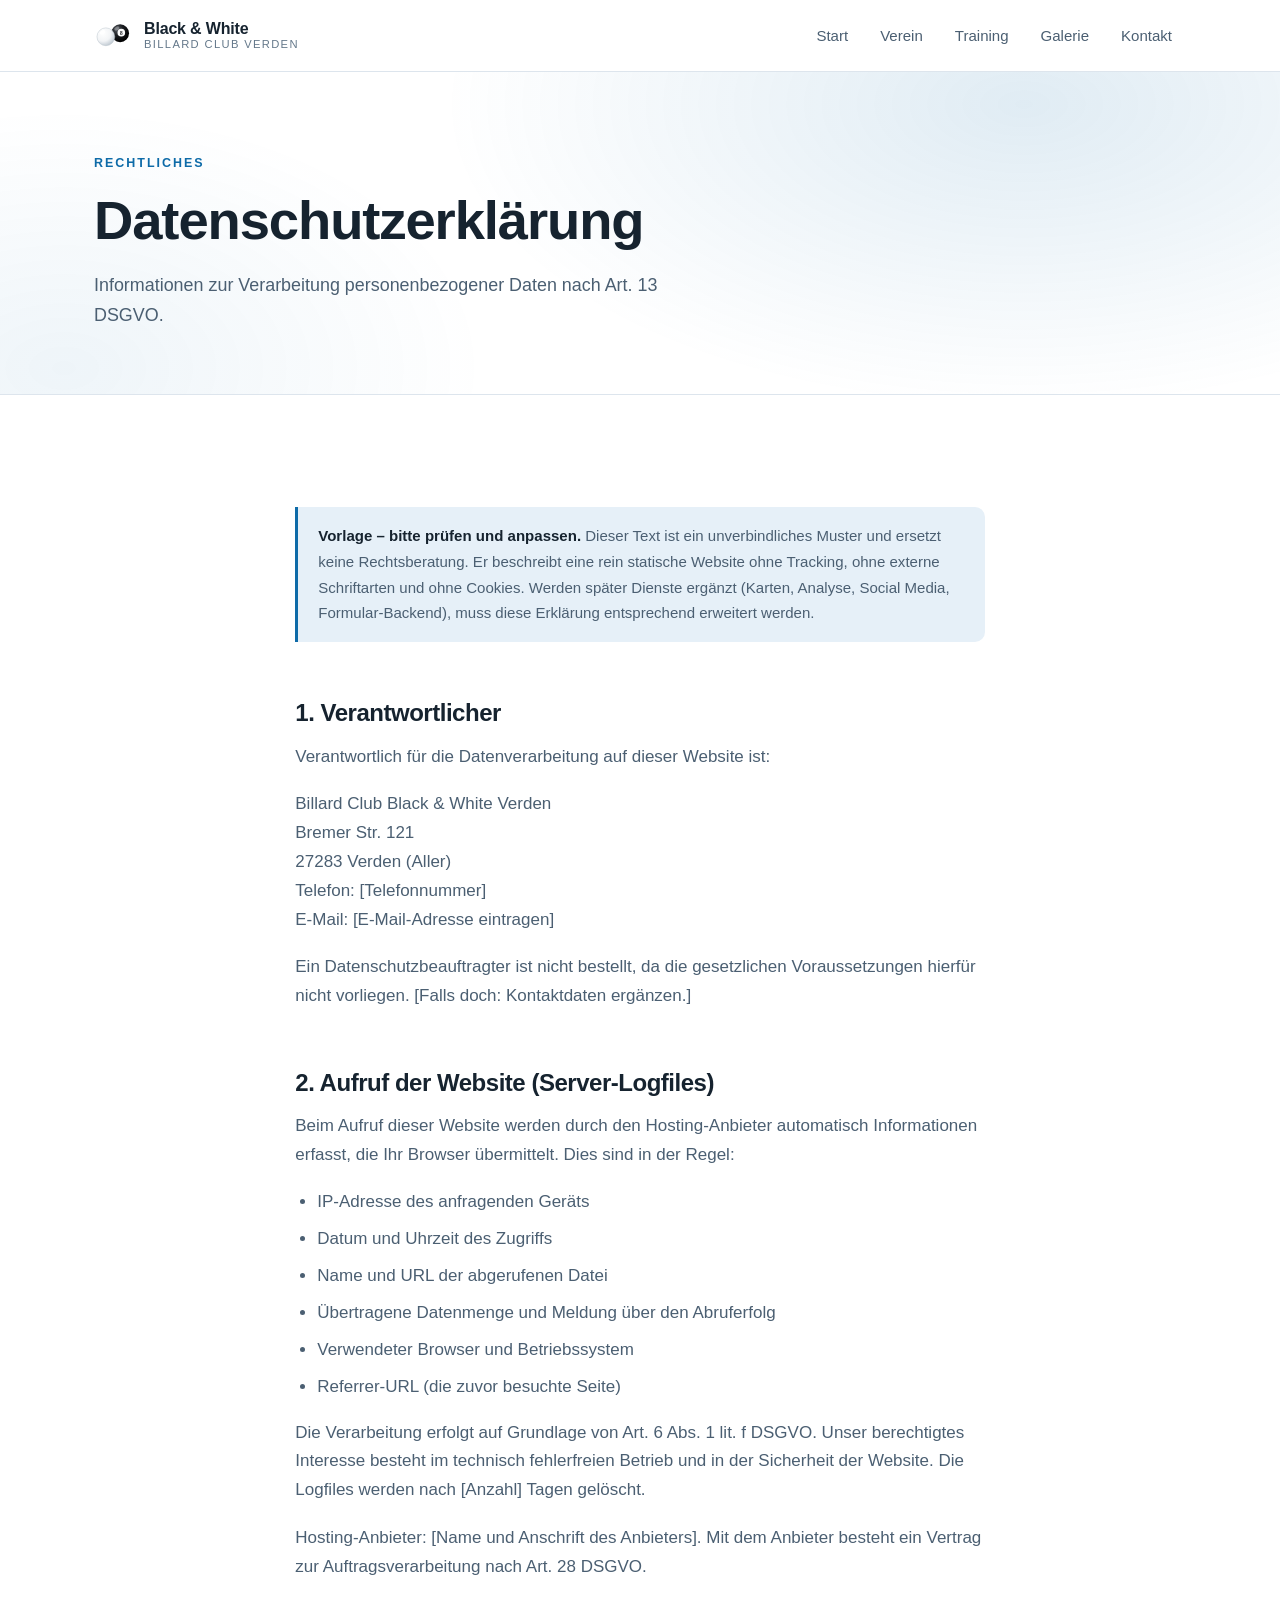
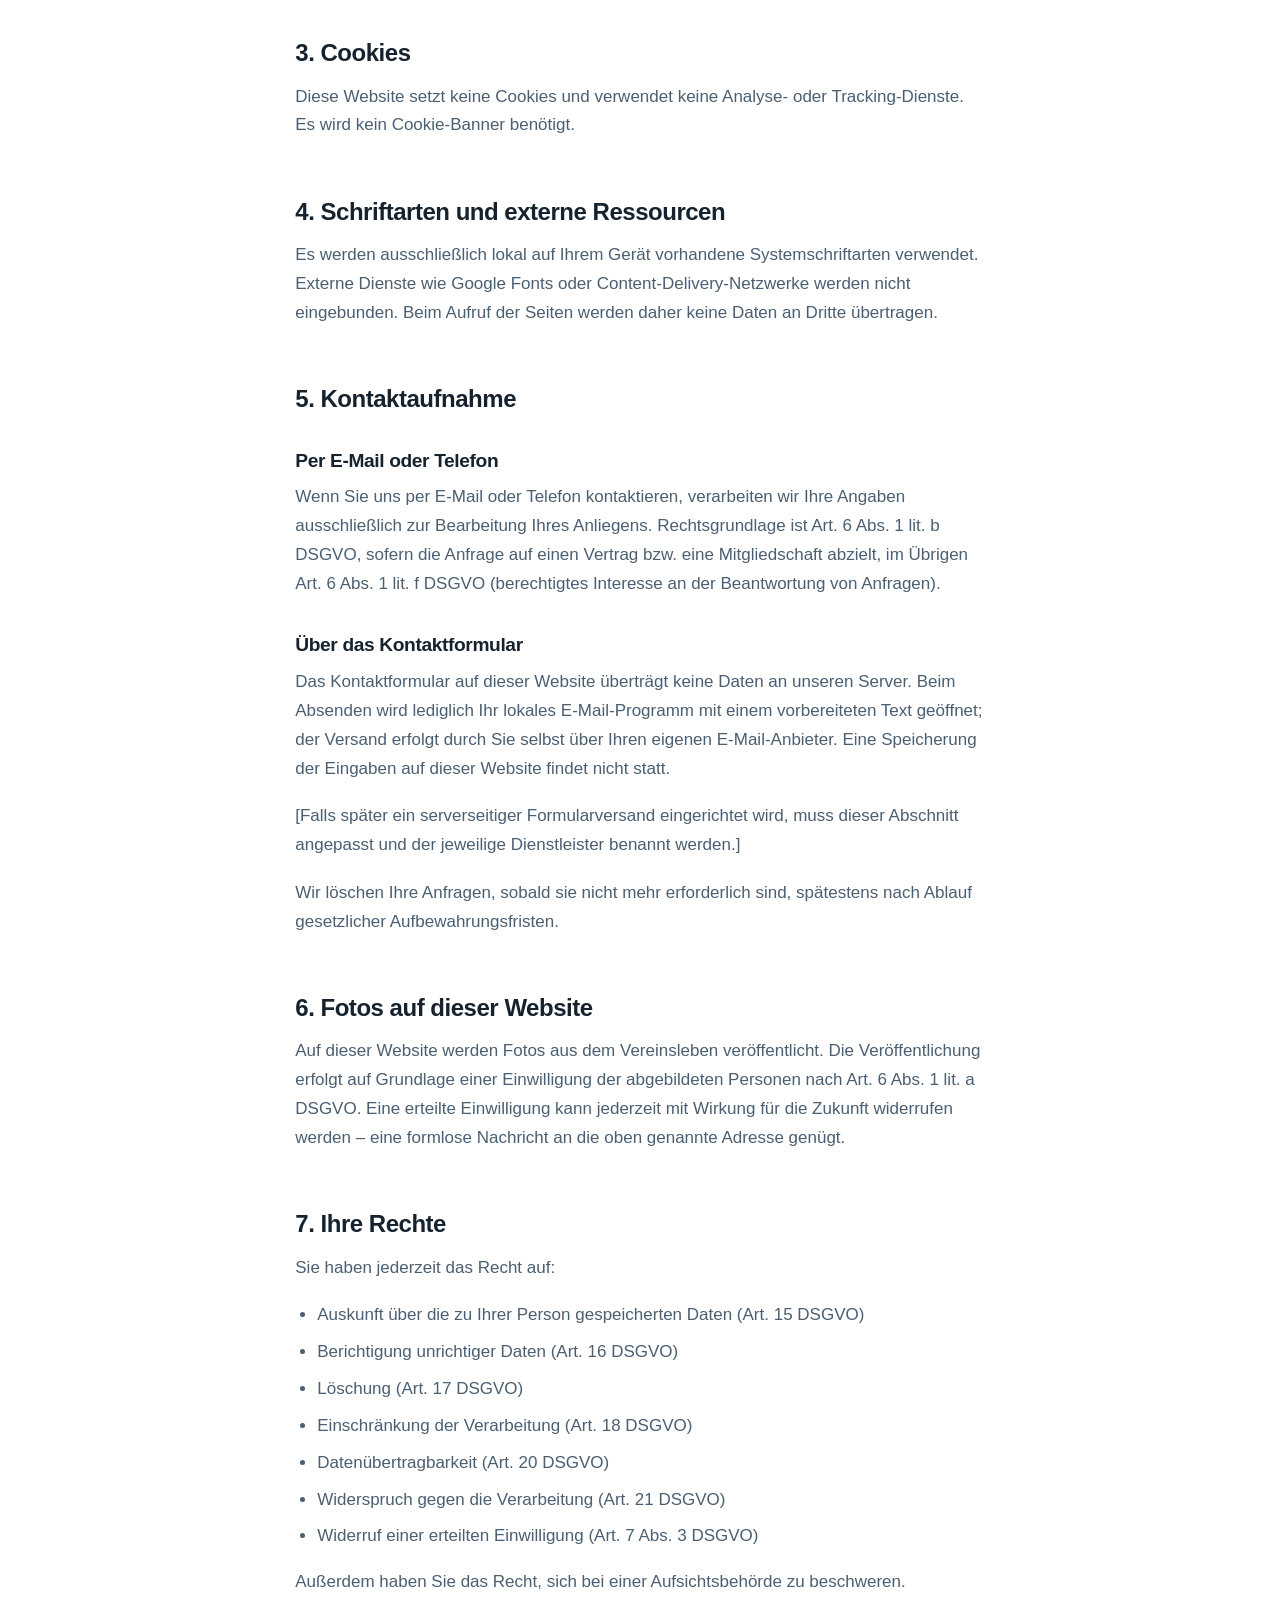
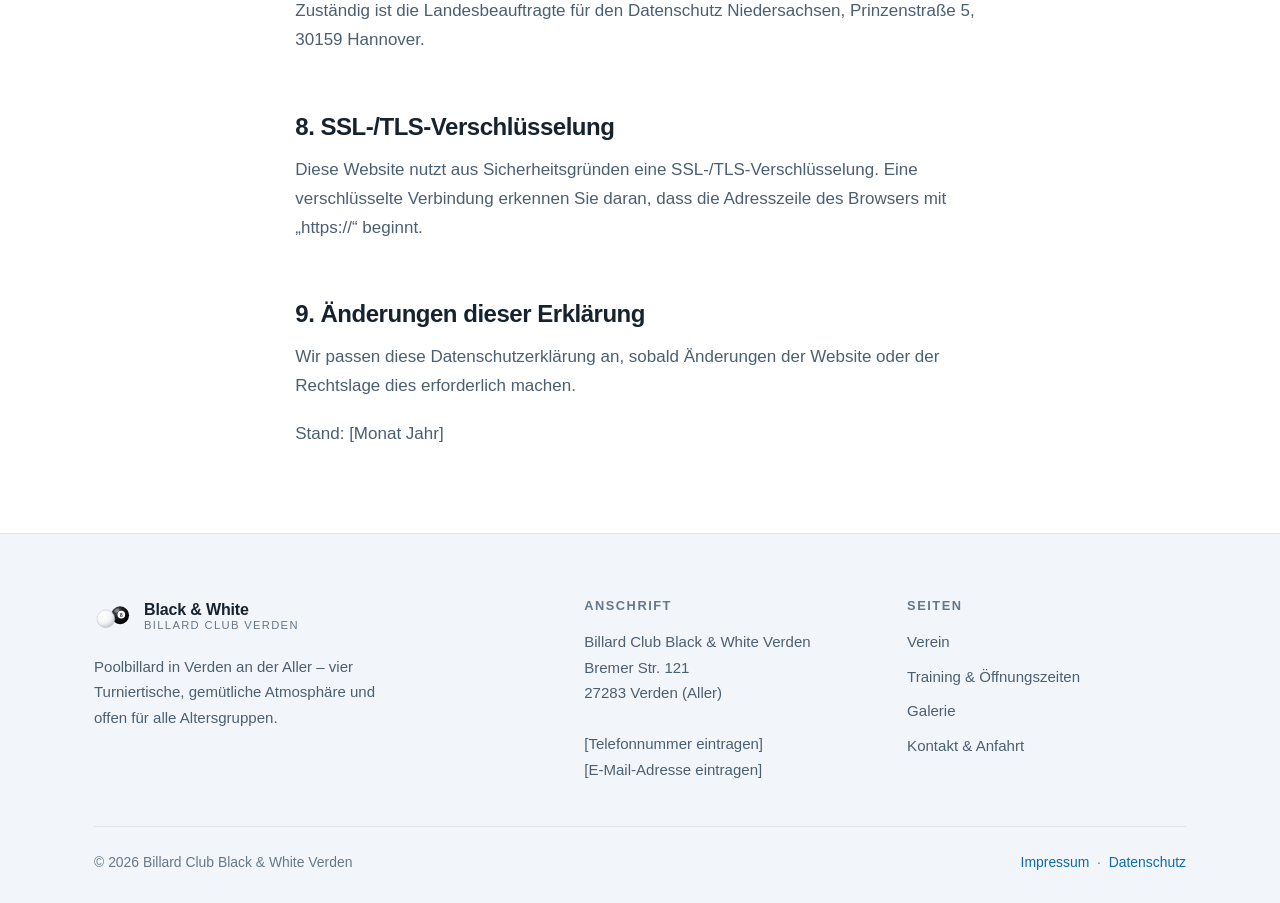
==== commit 1a6b3932: "Website Billard Club Black & White Verden, erster Stand Statische Website aus sieben Seiten – reines" ====
--- a/datenschutz.html
+++ b/datenschutz.html
@@ -9,6 +9,7 @@
   <meta name="theme-color" content="#ffffff">
   <link rel="icon" href="assets/img/favicon.svg" type="image/svg+xml">
   <link rel="stylesheet" href="assets/css/style.css">
+  <script>document.documentElement.classList.add('js');</script>
 </head>
 <body>
 <a class="skip-link" href="#main">Zum Inhalt springen</a>
@@ -19,7 +20,7 @@
       <img class="logo__mark" src="assets/img/logo.svg" alt="" width="38" height="38">
       <span class="logo__text">
         Black &amp; White
-        <small>Verden (Aller)</small>
+        <small>Billard Club Verden</small>
       </span>
     </a>
 
@@ -53,7 +54,7 @@
   <section class="section">
     <div class="wrap prose">
 
-      <div class="note">
+      <div class="note redaktion">
         <strong>Vorlage – bitte prüfen und anpassen.</strong> Dieser Text ist ein
         unverbindliches Muster und ersetzt keine Rechtsberatung. Er beschreibt eine
         rein statische Website ohne Tracking, ohne externe Schriftarten und ohne
@@ -194,7 +195,7 @@
           <img class="logo__mark" src="assets/img/logo.svg" alt="" width="38" height="38">
           <span class="logo__text">
             Black &amp; White
-            <small>Verden (Aller)</small>
+            <small>Billard Club Verden</small>
           </span>
         </a>
         <p style="margin-top:18px;max-width:38ch">
@@ -204,7 +205,7 @@
       </div>
 
       <div>
-        <h4>Clubheim</h4>
+        <h4>Anschrift</h4>
         <address>
           Billard Club Black &amp; White Verden<br>
           Bremer Str. 121<br>
--- a/assets/css/style.css
+++ b/assets/css/style.css
@@ -37,6 +37,20 @@
 
   --header-h: 72px;
 }
+
+/* --------------------------------------------------------------------------
+   1a. Redaktionshinweise ein- und ausschalten
+   --------------------------------------------------------------------------
+   Die gelb-blauen Kästen "Noch anzupassen …" sind Notizen für euch, nicht für
+   Besucher. Sie tragen alle die Klasse "redaktion".
+
+   >>> VOR DEM START DER WEBSITE: die folgende Zeile einkommentieren. <<<
+   Damit verschwinden alle Hinweise auf einen Schlag, ohne dass eine einzige
+   HTML-Datei angefasst werden muss. Zum Weiterarbeiten einfach wieder
+   auskommentieren.
+   -------------------------------------------------------------------------- */
+
+/* .redaktion { display: none !important; } */
 
 /* --------------------------------------------------------------------------
    2. Basis
@@ -147,6 +161,19 @@
   transition: top var(--transition);
 }
 .skip-link:focus { top: 12px; color: var(--on-accent); }
+
+/* Nur für Screenreader – sichtbar ist der Text nicht. */
+.sr-only {
+  position: absolute;
+  width: 1px;
+  height: 1px;
+  padding: 0;
+  margin: -1px;
+  overflow: hidden;
+  clip: rect(0, 0, 0, 0);
+  white-space: nowrap;
+  border: 0;
+}
 
 /* --------------------------------------------------------------------------
    4. Buttons
@@ -185,6 +212,14 @@
   background: var(--accent-soft);
 }
 
+/* Verlässt die Website: Pfeil als sichtbares Zeichen, dazu ein Hinweis
+   für Screenreader im HTML (<span class="sr-only">). */
+.btn--extern::after {
+  content: "\2197";          /* ↗ */
+  font-size: 0.95em;
+  line-height: 1;
+}
+
 .btn-row {
   display: flex;
   flex-wrap: wrap;
@@ -356,6 +391,16 @@
   font-weight: 700;
 }
 
+/* Schrittzahlen (1, 2, 3) sind keine Sinnbilder – deshalb als Ziffernkreis
+   mit Rand statt als gefülltes Symbolfeld. */
+.card__icon--zahl {
+  background: transparent;
+  border: 2px solid var(--accent);
+  border-radius: 50%;
+  font-size: 1.15rem;
+  font-weight: 800;
+}
+
 /* Kennzahlen */
 .stats {
   display: grid;
@@ -497,6 +542,14 @@
   width: 100%;
   height: 100%;
   object-fit: cover;
+}
+
+/* Für Motive, die beim Zuschneiden zerstört würden (z. B. das breite
+   Vereinsbanner): vollständig zeigen statt füllen. */
+.gallery__item--vollbild img {
+  object-fit: contain;
+  background: var(--bg-alt);
+  padding: 10px;
 }
 .gallery__caption {
   position: absolute;
@@ -713,12 +766,16 @@
 /* --------------------------------------------------------------------------
    14. Animationen
    -------------------------------------------------------------------------- */
-.reveal {
+/* Die Einblend-Animation wird erst scharf geschaltet, wenn JavaScript
+   nachweislich laeuft (die Klasse "js" setzt ein Skript im <head> jeder
+   Seite). Ohne JavaScript greifen diese Regeln gar nicht erst, der Inhalt
+   ist also von Anfang an sichtbar. */
+.js .reveal {
   opacity: 0;
   transform: translateY(18px);
   transition: opacity 600ms ease, transform 600ms ease;
 }
-.reveal.is-visible {
+.js .reveal.is-visible {
   opacity: 1;
   transform: none;
 }
@@ -729,7 +786,7 @@
     animation-duration: 0.01ms !important;
     transition-duration: 0.01ms !important;
   }
-  .reveal { opacity: 1; transform: none; }
+  .js .reveal { opacity: 1; transform: none; }
 }
 
 /* --------------------------------------------------------------------------
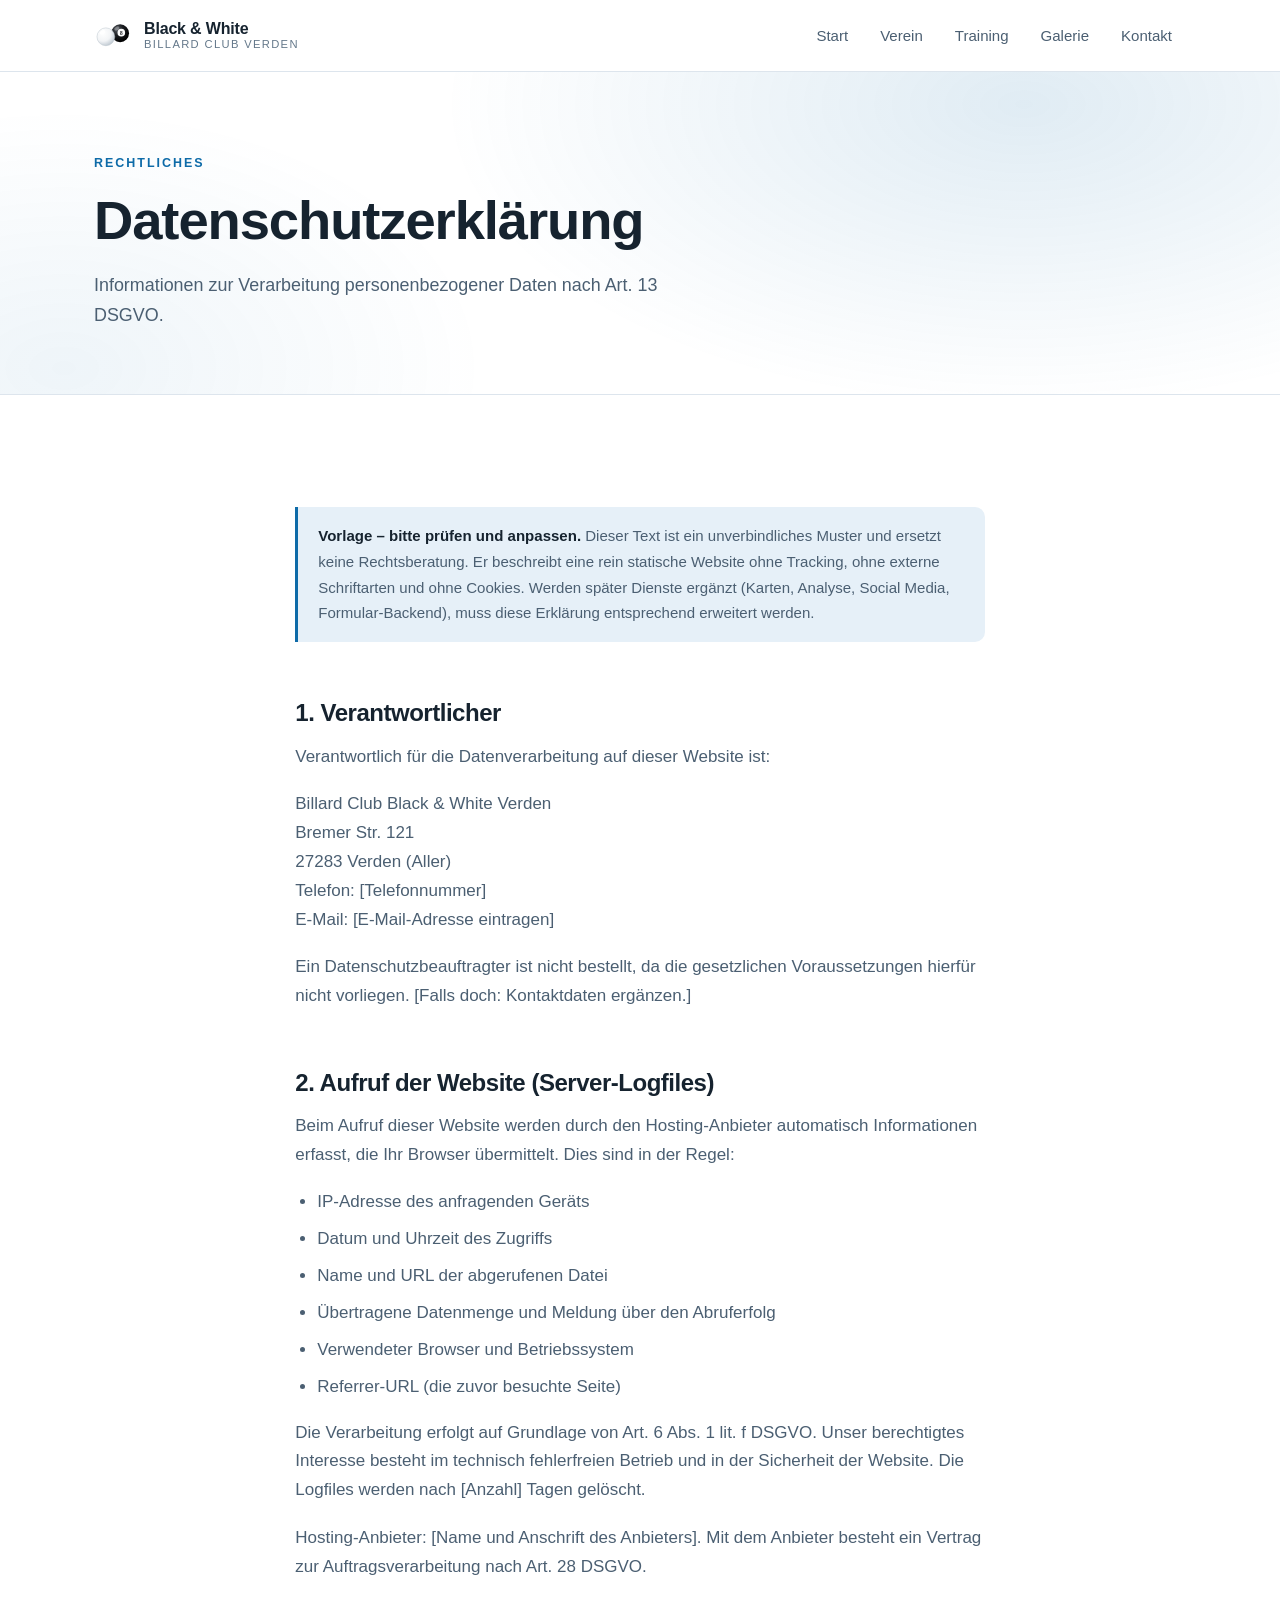
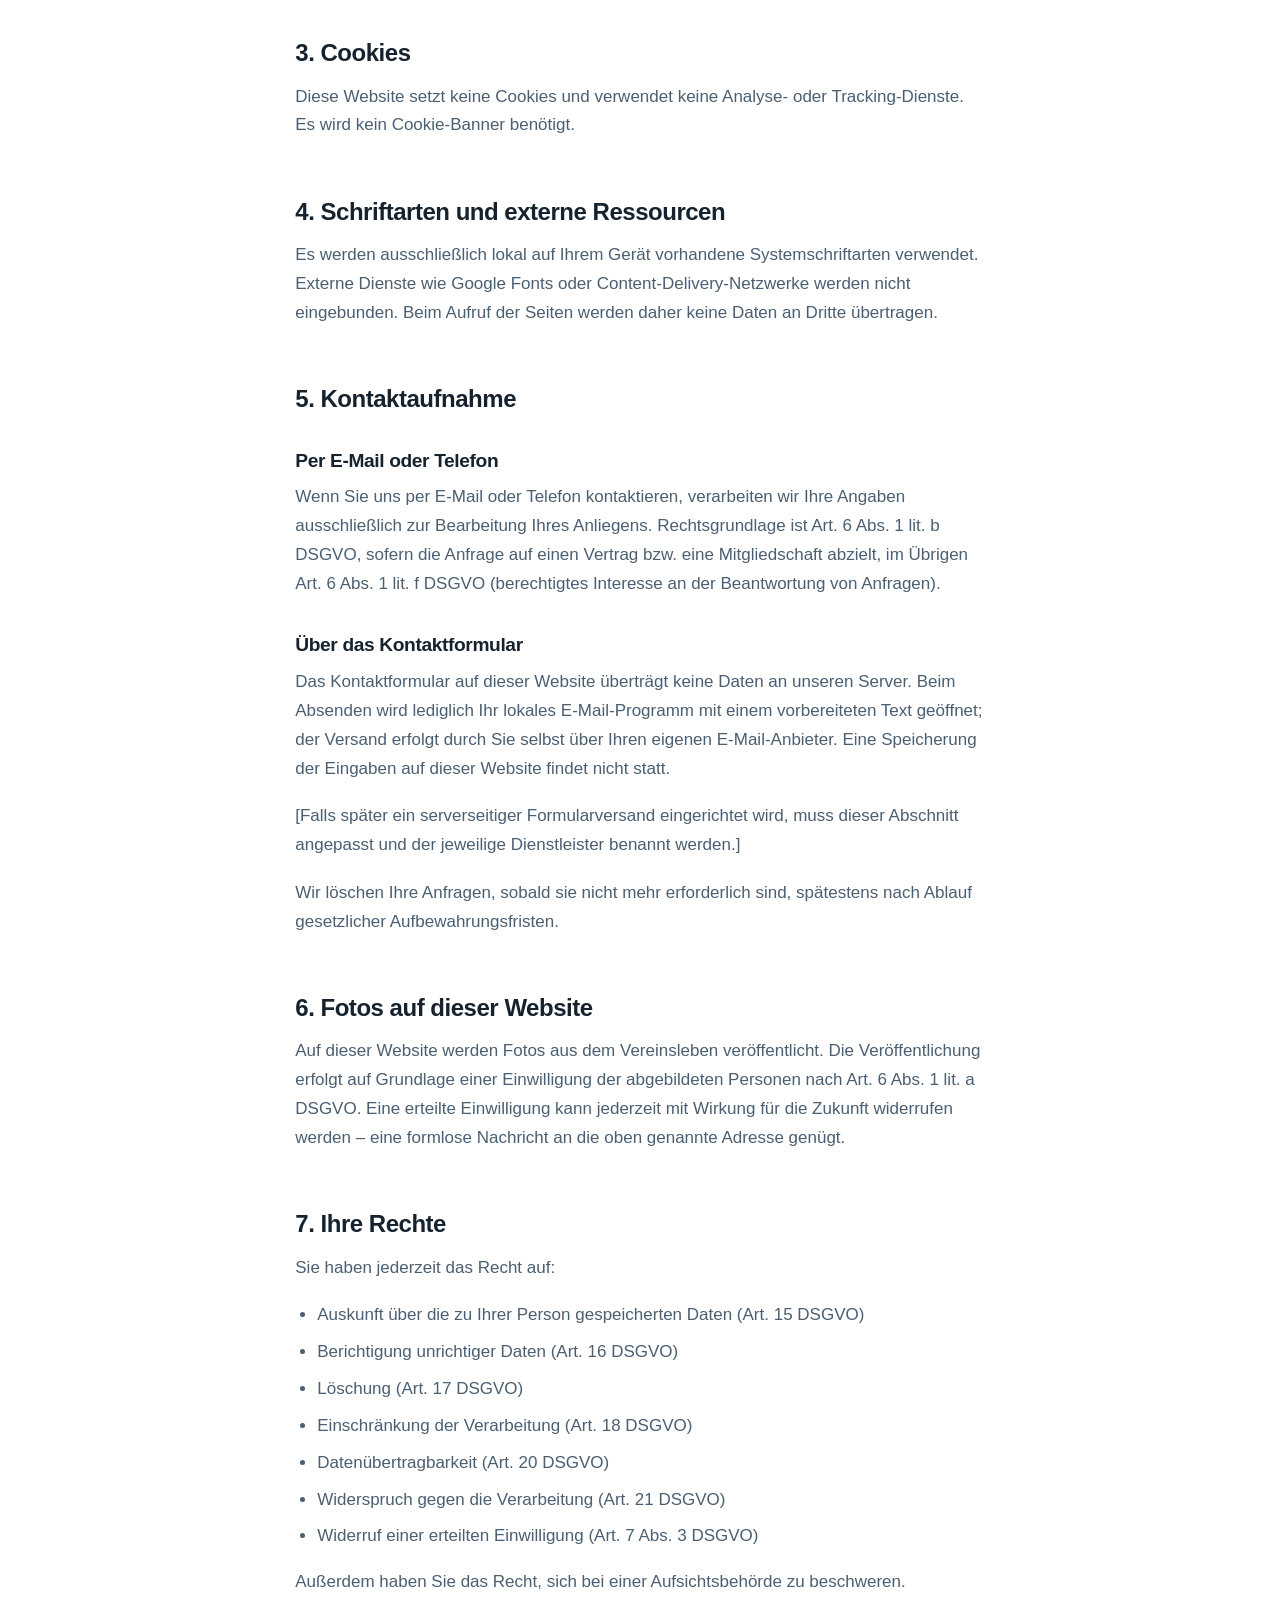
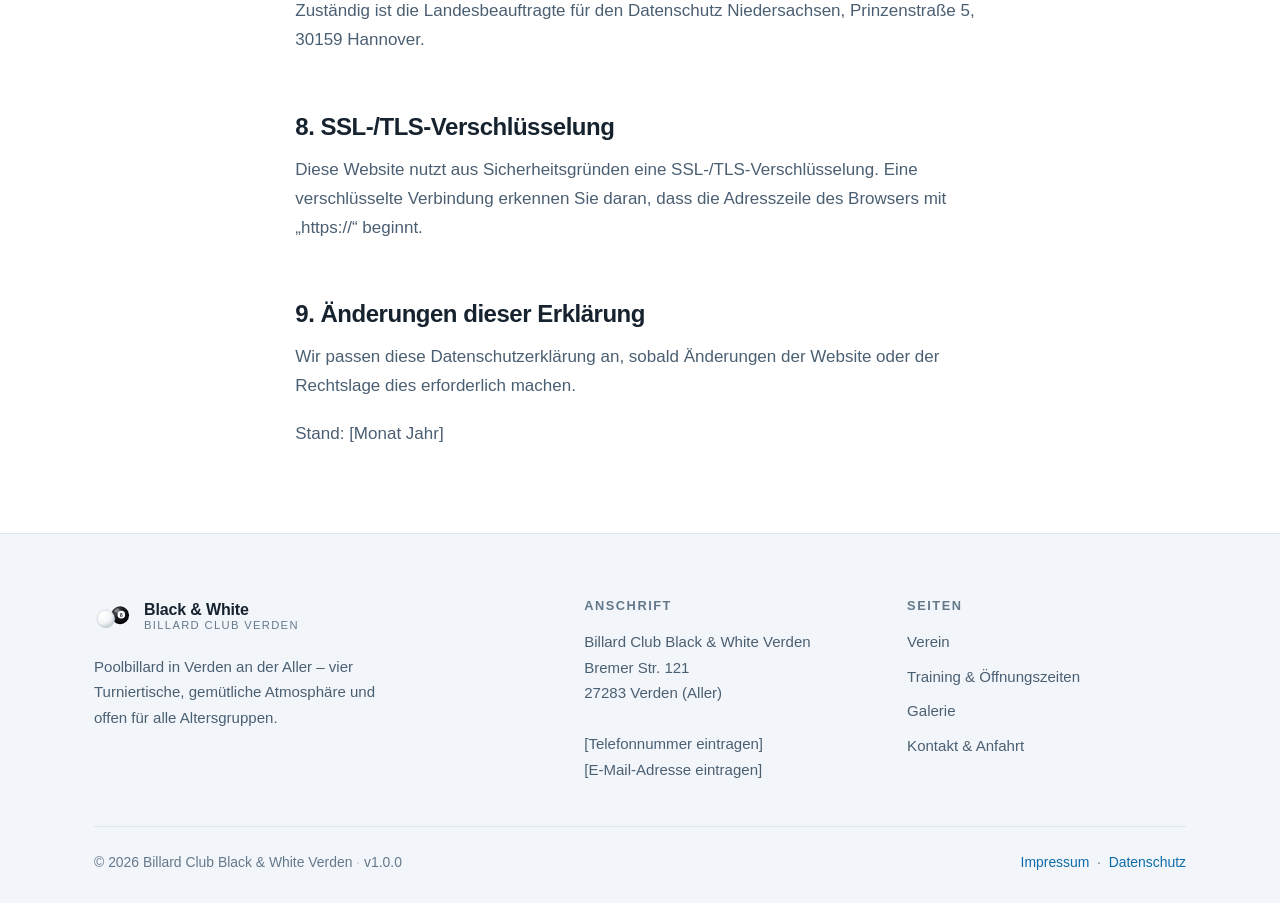
==== commit e05473de: "Versionsnummer und Änderungsprotokoll eingeführt (1.0.0) Die Nummer steht an genau einer Stelle: als" ====
--- a/datenschutz.html
+++ b/datenschutz.html
@@ -227,7 +227,8 @@
     </div>
 
     <div class="footer__bottom">
-      <span>&copy; <span data-jahr>2026</span> Billard Club Black &amp; White Verden</span>
+      <span>&copy; <span data-jahr>2026</span> Billard Club Black &amp; White Verden<span
+            class="version" data-version></span></span>
       <span>
         <a href="impressum.html">Impressum</a> &nbsp;·&nbsp;
         <a href="datenschutz.html">Datenschutz</a>
--- a/assets/css/style.css
+++ b/assets/css/style.css
@@ -739,6 +739,14 @@
   border-top: 1px solid var(--border);
   color: var(--text-dim);
   font-size: 0.87rem;
+}
+
+/* Die Versionsnummer setzt main.js ein. Der Trenner erscheint nur, wenn
+   wirklich etwas darin steht - sonst stuende dort ein einzelner Punkt. */
+.version { font-variant-numeric: tabular-nums; }
+.version:not(:empty)::before {
+  content: " · ";
+  color: var(--border-strong);
 }
 
 /* --------------------------------------------------------------------------
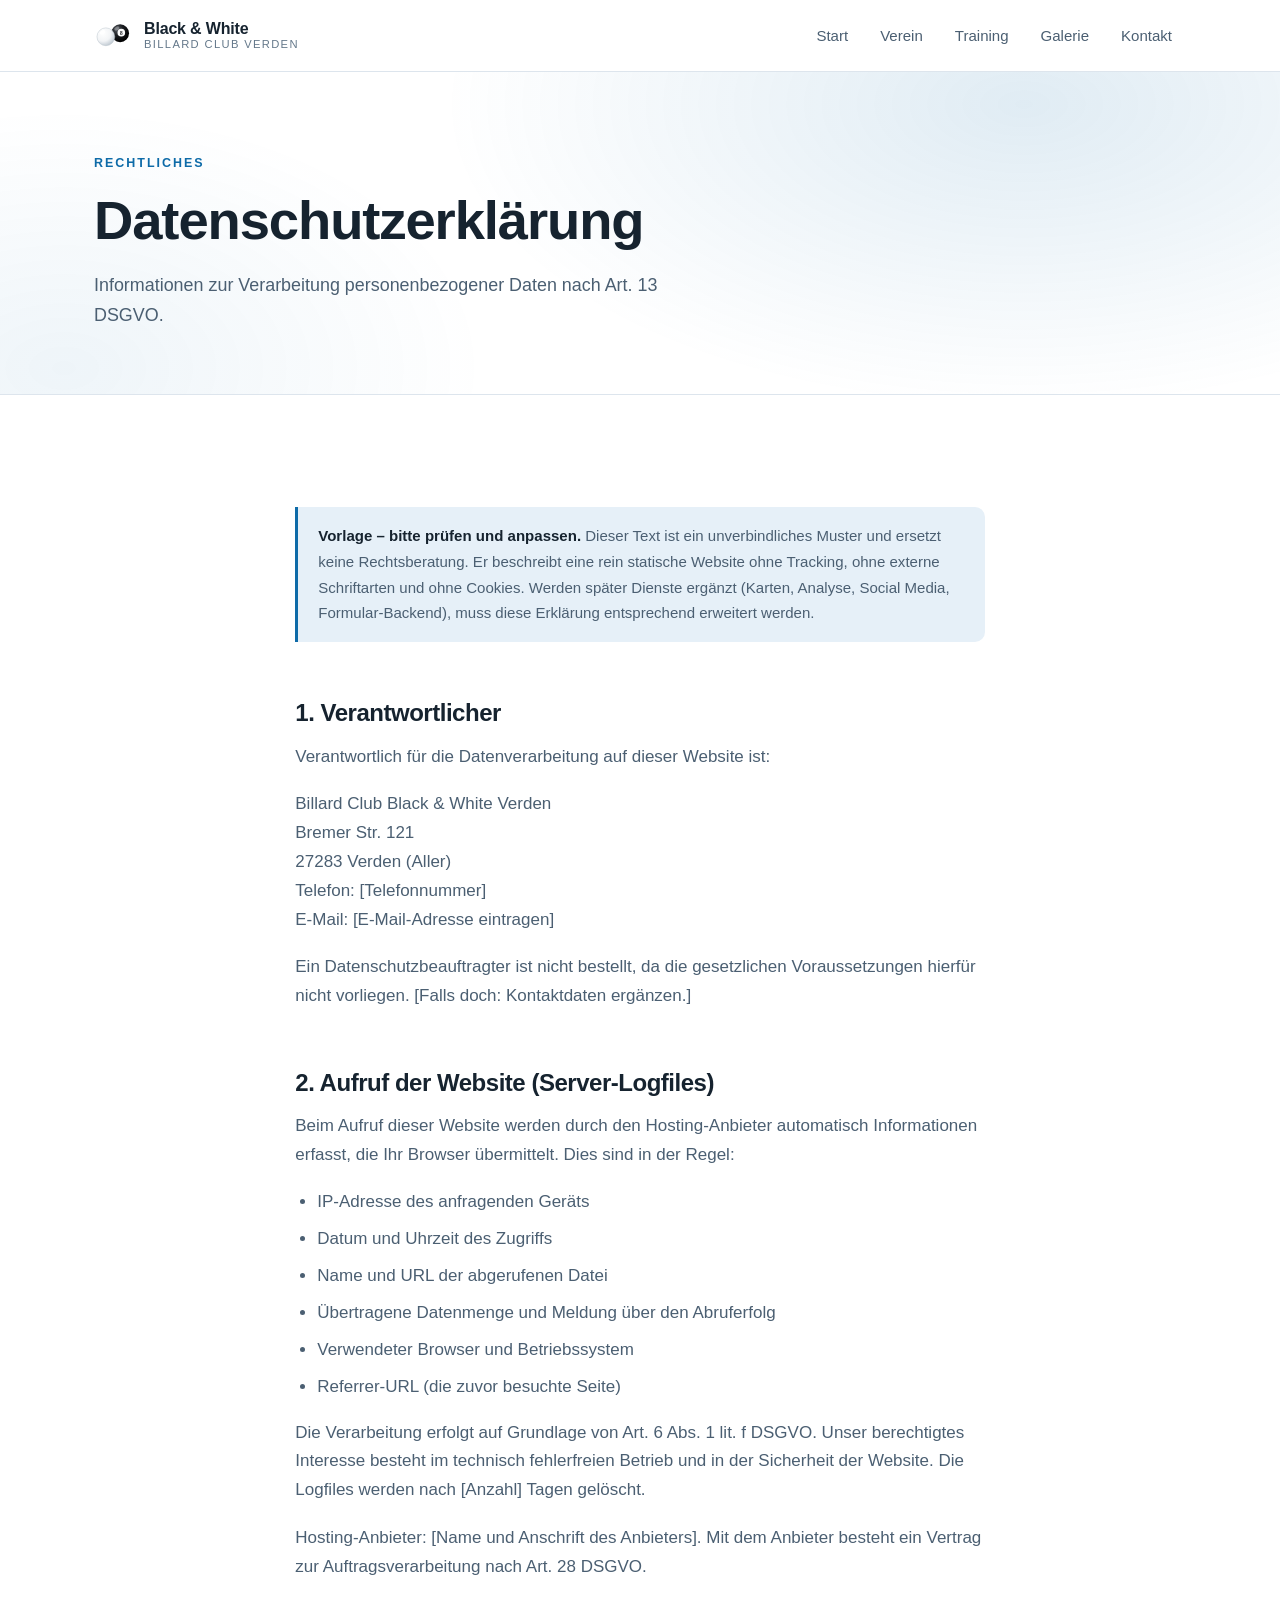
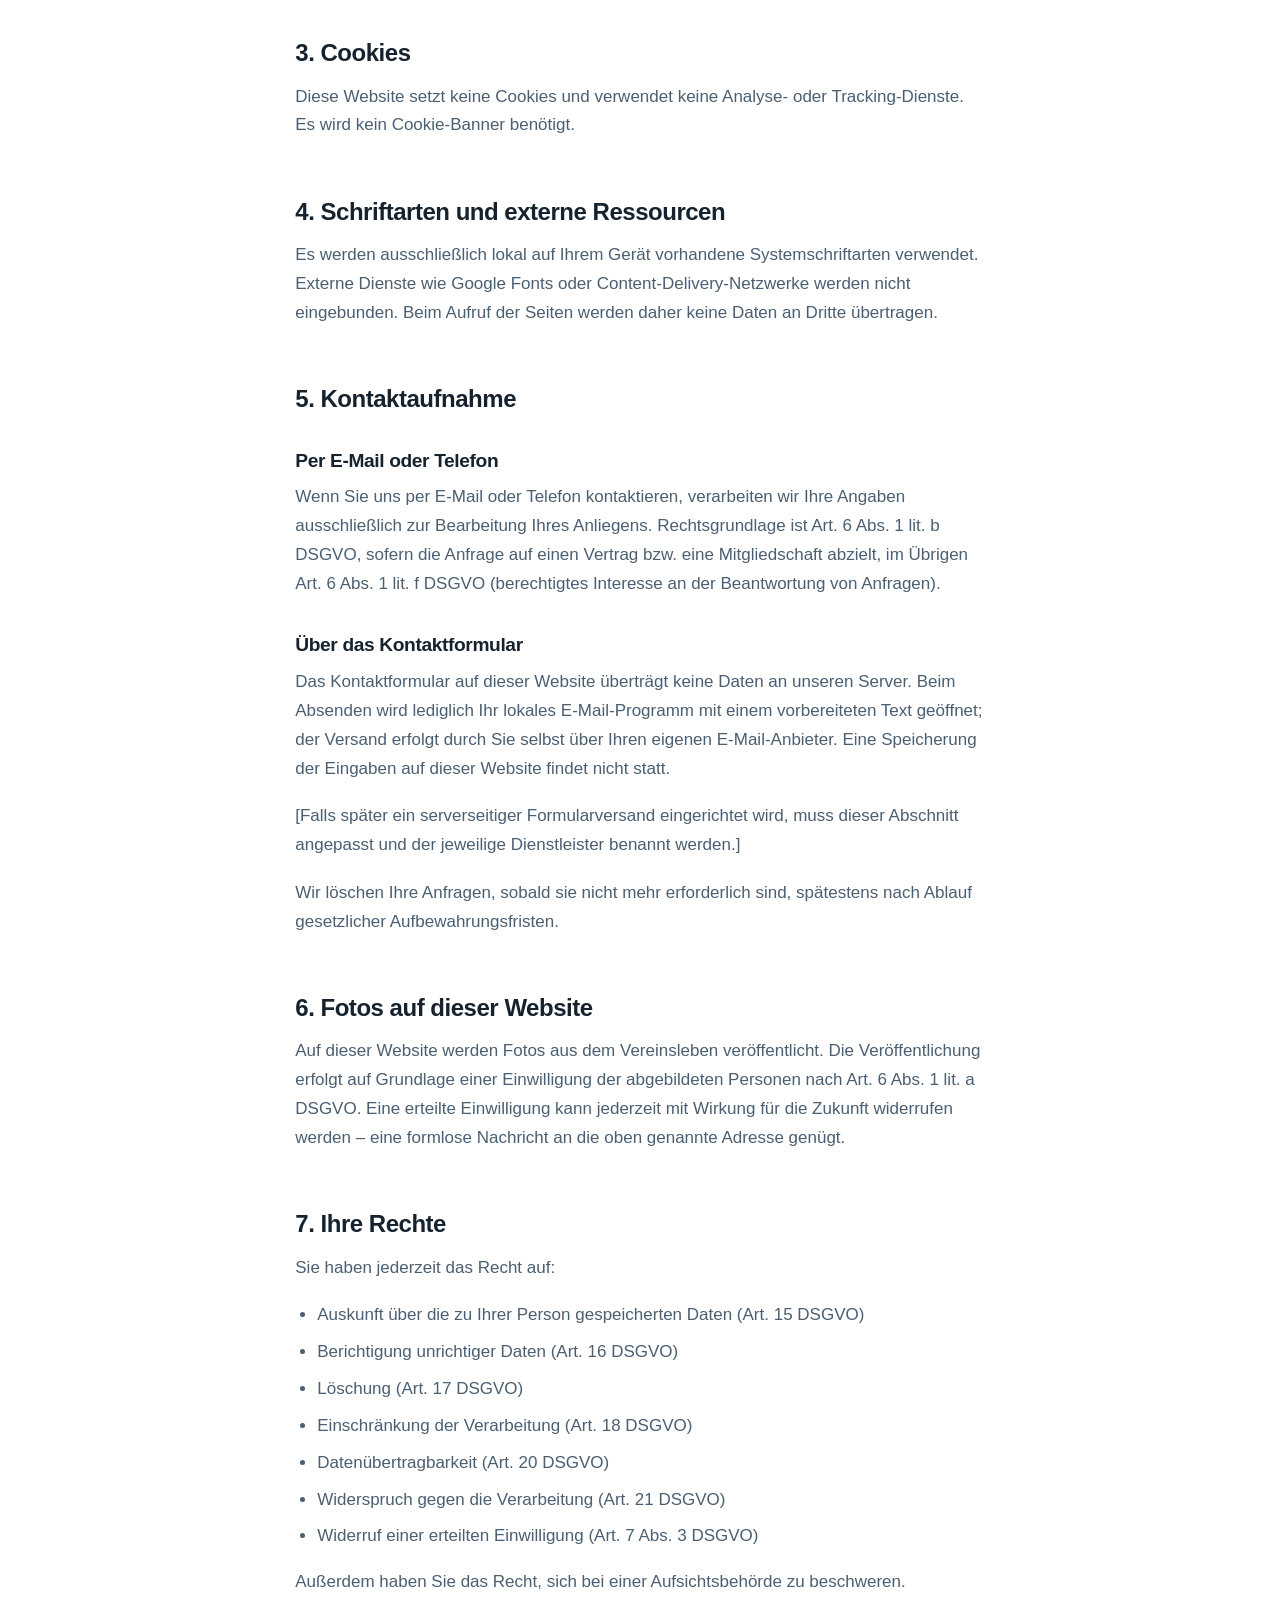
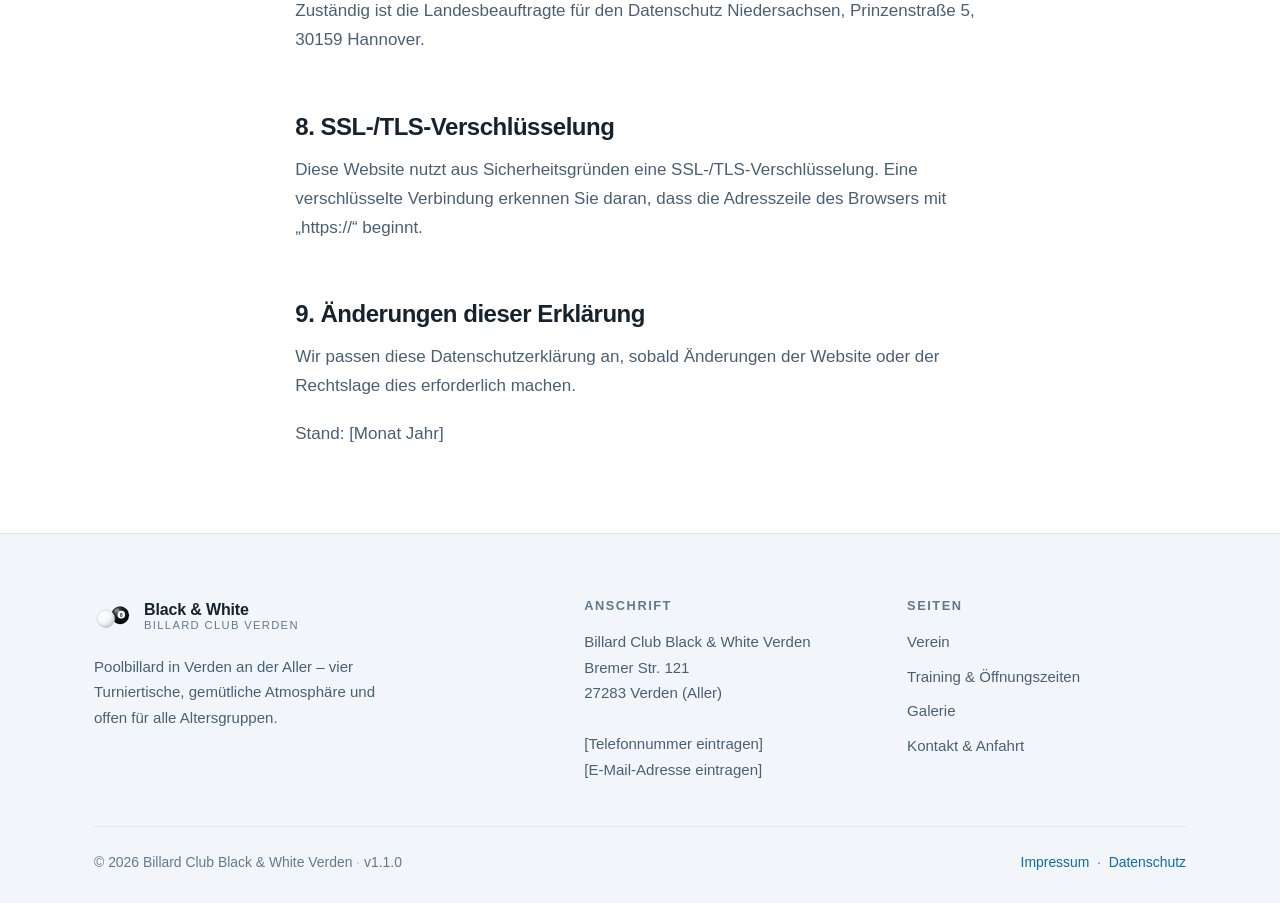
==== commit a59320b0: "Die sechs Hinweise der Qualitätsprüfung abgearbeitet (1.1.0) Befund 8: backdrop-filter zusätzlich mi" ====
--- a/datenschutz.html
+++ b/datenschutz.html
@@ -10,6 +10,10 @@
   <link rel="icon" href="assets/img/favicon.svg" type="image/svg+xml">
   <link rel="stylesheet" href="assets/css/style.css">
   <script>document.documentElement.classList.add('js');</script>
+  <meta property="og:title" content="Datenschutzerklärung – Black &amp; White Verden">
+  <meta property="og:description" content="Wie wir mit Daten umgehen: keine Cookies, kein Tracking, keine externen Dienste.">
+  <meta property="og:type" content="website">
+  <meta property="og:locale" content="de_DE">
 </head>
 <body>
 <a class="skip-link" href="#main">Zum Inhalt springen</a>
@@ -205,7 +209,7 @@
       </div>
 
       <div>
-        <h4>Anschrift</h4>
+        <h3>Anschrift</h3>
         <address>
           Billard Club Black &amp; White Verden<br>
           Bremer Str. 121<br>
@@ -216,7 +220,7 @@
       </div>
 
       <div>
-        <h4>Seiten</h4>
+        <h3>Seiten</h3>
         <ul>
           <li><a href="verein.html">Verein</a></li>
           <li><a href="training.html">Training &amp; Öffnungszeiten</a></li>
--- a/assets/css/style.css
+++ b/assets/css/style.css
@@ -238,6 +238,7 @@
   display: flex;
   align-items: center;
   background: rgba(255, 255, 255, 0.9);
+  -webkit-backdrop-filter: blur(12px);
   backdrop-filter: blur(12px);
   border-bottom: 1px solid var(--border);
 }
@@ -569,6 +570,7 @@
   place-items: center;
   padding: 32px;
   background: rgba(12, 26, 40, 0.9);
+  -webkit-backdrop-filter: blur(4px);
   backdrop-filter: blur(4px);
 }
 .lightbox.is-open { display: grid; }
@@ -613,6 +615,7 @@
 .form { display: grid; gap: 18px; }
 .field { display: grid; gap: 7px; }
 .field label { font-size: 0.9rem; font-weight: 600; }
+.field__hinweis { font-weight: 400; color: var(--text-dim); }
 .field input,
 .field textarea,
 .field select {
@@ -655,6 +658,14 @@
 }
 .form-status.is-visible { display: block; }
 
+/* Meldung, die kein Erfolg ist. Der Token-Satz hat keine Warnfarbe, deshalb
+   bewusst neutral gehalten - deutlich anders als die blaue Bestaetigung. */
+.form-status--problem {
+  background: var(--bg-alt);
+  border-color: var(--border-strong);
+  border-left: 4px solid var(--text-muted);
+}
+
 .contact-list { list-style: none; margin: 0; padding: 0; }
 .contact-list li {
   padding: 16px 0;
@@ -716,7 +727,7 @@
   gap: 44px;
   margin-bottom: 44px;
 }
-.footer h4 {
+.footer h3 {
   font-size: 0.8rem;
   letter-spacing: 0.12em;
   text-transform: uppercase;
